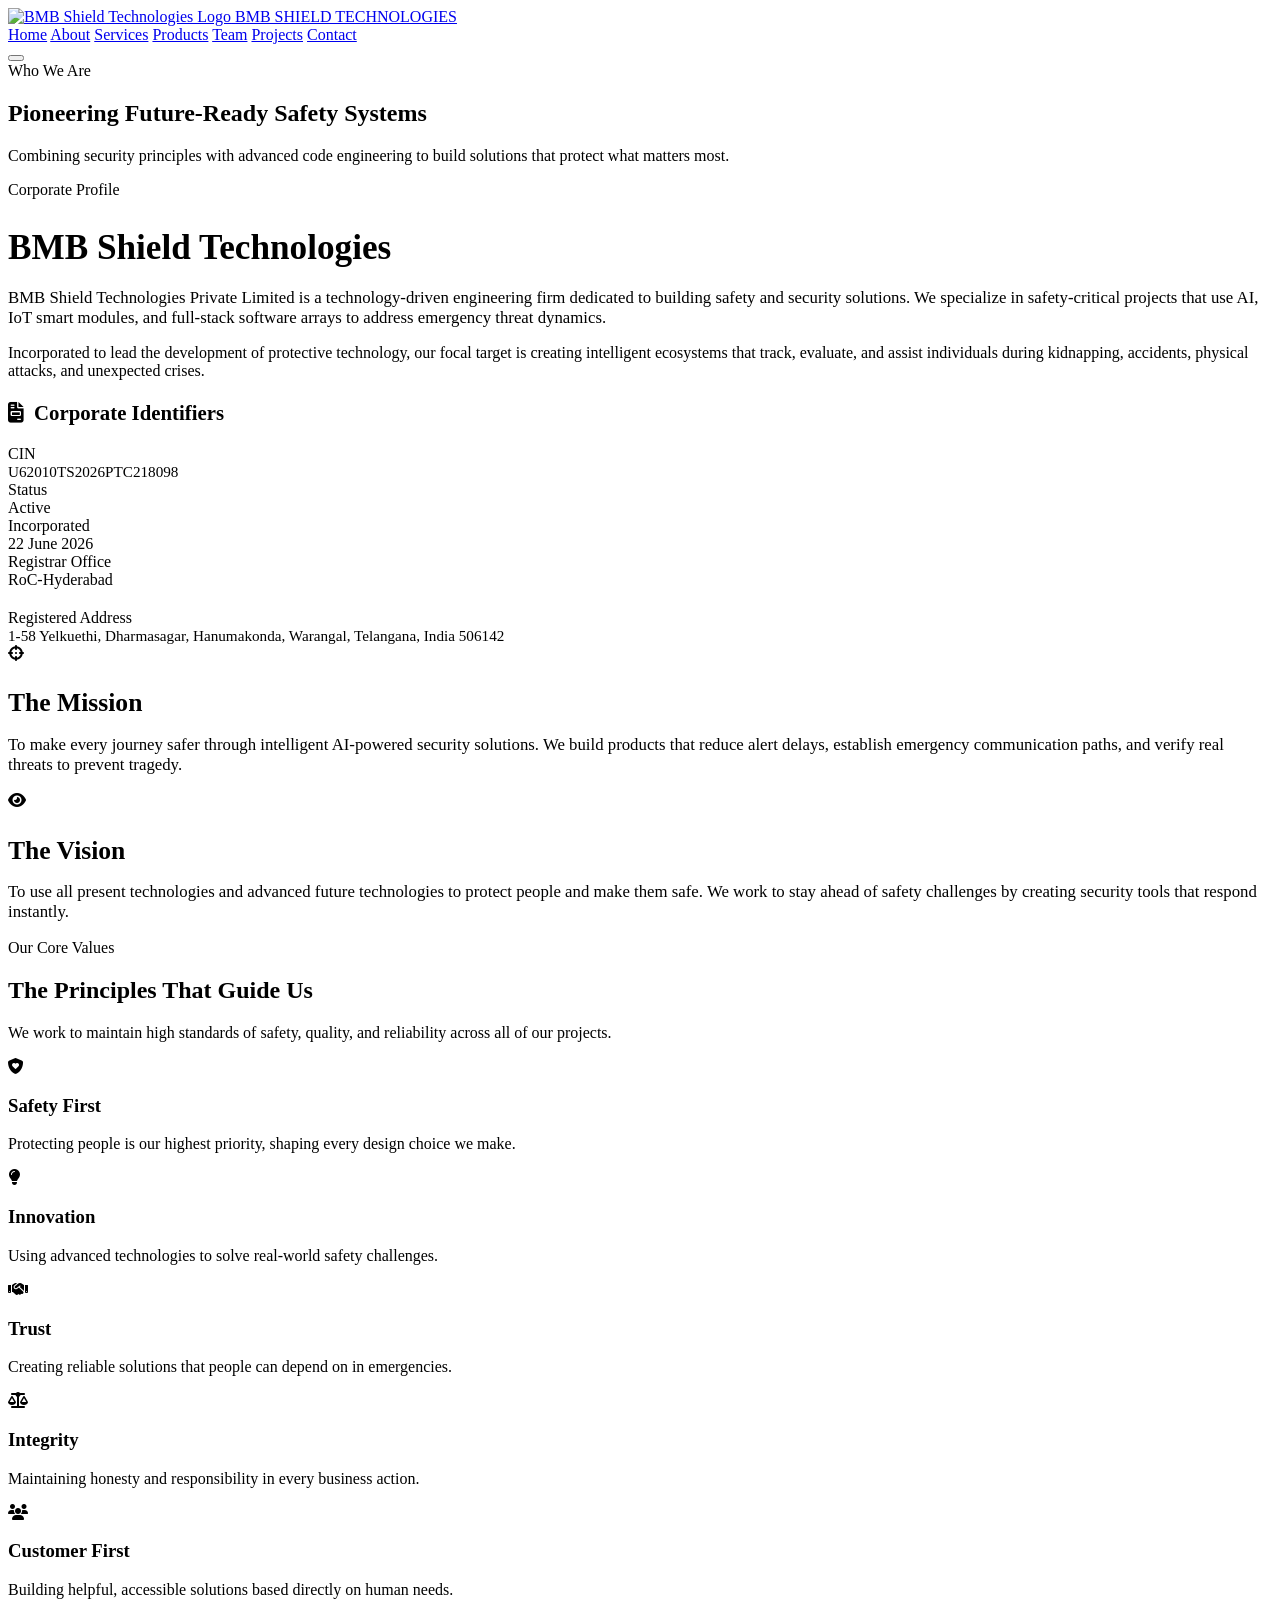
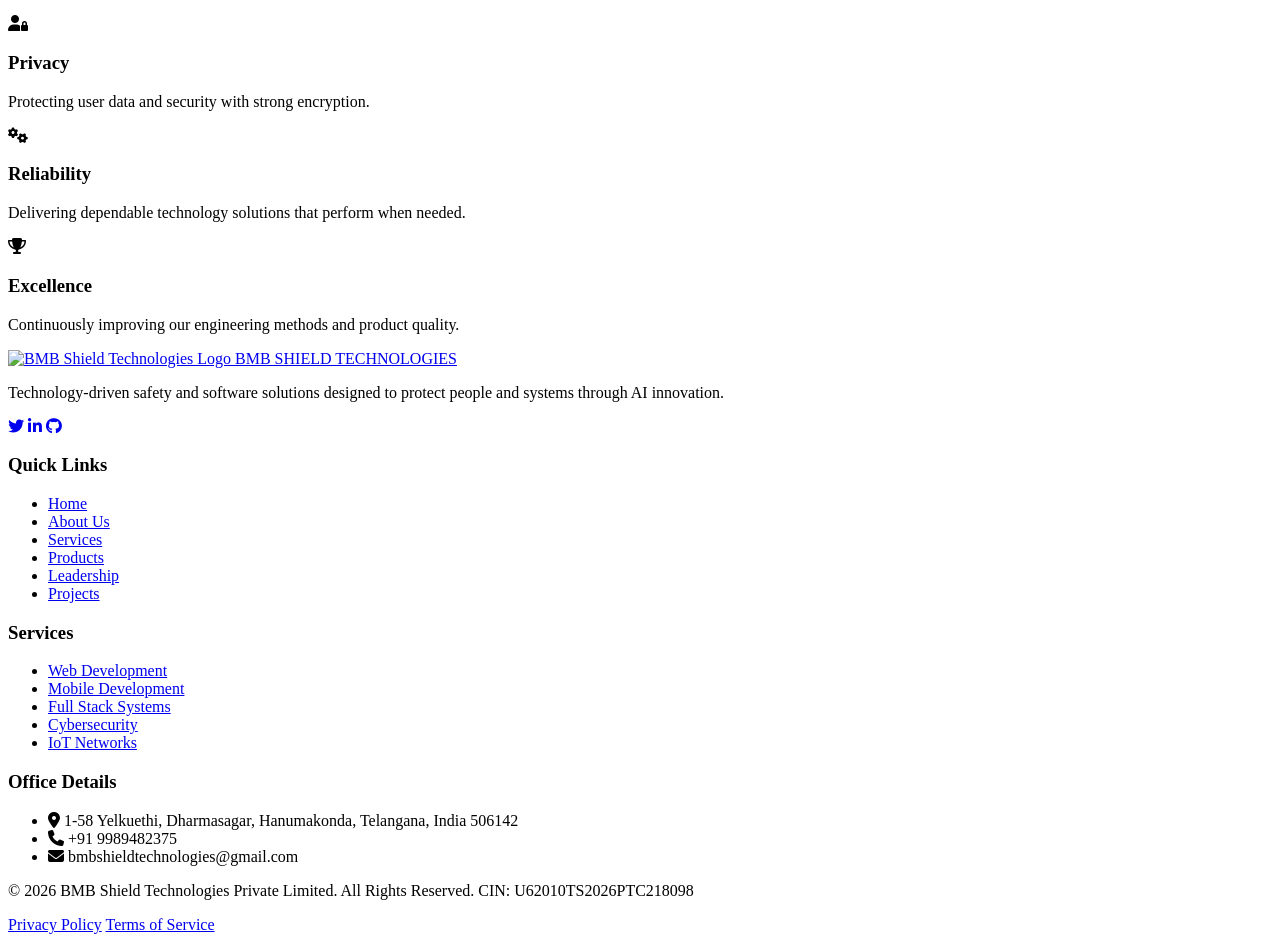
==== about.html @ 2dc3bae5 "Add files via upload" ====
<!DOCTYPE html>
<html lang="en">
<head>
    <meta charset="UTF-8">
    <meta name="viewport" content="width=device-width, initial-scale=1.0">
    <title>About Us | BMB Shield Technologies</title>
    <meta name="description" content="Learn about BMB Shield Technologies, our mission, vision, core values, and corporate details of incorporation.">
    <!-- Google Fonts -->
    <link rel="preconnect" href="https://fonts.googleapis.com">
    <link rel="preconnect" href="https://fonts.gstatic.com" crossorigin>
    <!-- Font Awesome -->
    <link rel="stylesheet" href="https://cdnjs.cloudflare.com/ajax/libs/font-awesome/6.4.0/css/all.min.css">
    <!-- Custom CSS -->
    <link rel="stylesheet" href="css/style.css">
</head>
<body class="glow-bg">

    <!-- Sticky Navigation Header -->
    <header>
        <div class="container">
            <a href="index.html" class="logo">
                <img src="images/logo.png" alt="BMB Shield Technologies Logo">
                <span>BMB SHIELD TECHNOLOGIES</span>
            </a>
            <nav class="nav-menu" id="nav-menu">
                <a href="index.html" class="nav-link">Home</a>
                <a href="about.html" class="nav-link">About</a>
                <a href="services.html" class="nav-link">Services</a>
                <a href="products.html" class="nav-link">Products</a>
                <a href="team.html" class="nav-link">Team</a>
                <a href="projects.html" class="nav-link">Projects</a>
                <a href="contact.html" class="nav-link">Contact</a>
            </nav>
            <button class="menu-toggle" id="menu-toggle" aria-label="Toggle Menu">
                <span></span>
                <span></span>
                <span></span>
            </button>
        </div>
    </header>

    <!-- Page Hero Banner -->
    <section class="page-hero">
        <div class="container reveal">
            <span class="badge badge-cyan">Who We Are</span>
            <h1>Pioneering Future-Ready Safety Systems</h1>
            <p>Combining security principles with advanced code engineering to build solutions that protect what matters most.</p>
        </div>
    </section>

    <!-- Company Story & Corporate Data Section -->
    <section class="section-padding">
        <div class="container">
            <div class="grid-2">
                <div class="reveal">
                    <span class="badge badge-blue">Corporate Profile</span>
                    <h2 style="font-size: 2.2rem; margin-bottom: 20px;">BMB Shield Technologies</h2>
                    <p style="color: var(--text-secondary); margin-bottom: 16px; font-size: 1.05rem;">BMB Shield Technologies Private Limited is a technology-driven engineering firm dedicated to building safety and security solutions. We specialize in safety-critical projects that use AI, IoT smart modules, and full-stack software arrays to address emergency threat dynamics.</p>
                    <p style="color: var(--text-secondary); margin-bottom: 16px;">Incorporated to lead the development of protective technology, our focal target is creating intelligent ecosystems that track, evaluate, and assist individuals during kidnapping, accidents, physical attacks, and unexpected crises.</p>
                </div>
                <div class="reveal reveal-delay-2">
                    <div class="glass-card">
                        <h3 style="font-size: 1.3rem; margin-bottom: 20px; color: var(--accent-primary); display: flex; align-items: center; gap: 10px;">
                            <i class="fa-solid fa-file-invoice"></i> Corporate Identifiers
                        </h3>
                        <div class="corporate-meta-board">
                            <div class="meta-item">
                                <div class="meta-label">CIN</div>
                                <div class="meta-value" style="font-size: 0.95rem;">U62010TS2026PTC218098</div>
                            </div>
                            <div class="meta-item">
                                <div class="meta-label">Status</div>
                                <div class="meta-value" style="color: var(--accent-primary);">Active</div>
                            </div>
                            <div class="meta-item">
                                <div class="meta-label">Incorporated</div>
                                <div class="meta-value">22 June 2026</div>
                            </div>
                            <div class="meta-item">
                                <div class="meta-label">Registrar Office</div>
                                <div class="meta-value">RoC-Hyderabad</div>
                            </div>
                        </div>
                        <div class="meta-item" style="margin-top: 20px; width: 100%;">
                            <div class="meta-label">Registered Address</div>
                            <div class="meta-value" style="font-size: 0.95rem; font-weight: normal; color: var(--text-secondary);">
                                1-58 Yelkuethi, Dharmasagar, Hanumakonda, Warangal, Telangana, India 506142
                            </div>
                        </div>
                    </div>
                </div>
            </div>
        </div>
    </section>

    <!-- Mission and Vision Detailed Segment -->
    <section class="section-padding" style="background: var(--bg-secondary);">
        <div class="container">
            <div class="grid-2">
                <div class="glass-card reveal" style="border-top: 3px solid var(--accent-secondary);">
                    <div class="overview-icon" style="margin-bottom: 20px;">
                        <i class="fa-solid fa-crosshairs"></i>
                    </div>
                    <h3 style="font-size: 1.6rem; margin-bottom: 14px;">The Mission</h3>
                    <p style="color: var(--text-secondary); font-size: 1.05rem;">To make every journey safer through intelligent AI-powered security solutions. We build products that reduce alert delays, establish emergency communication paths, and verify real threats to prevent tragedy.</p>
                </div>
                <div class="glass-card reveal reveal-delay-2" style="border-top: 3px solid var(--accent-primary);">
                    <div class="overview-icon" style="margin-bottom: 20px; color: var(--accent-primary); border-color: rgba(0, 245, 212, 0.2);">
                        <i class="fa-solid fa-eye"></i>
                    </div>
                    <h3 style="font-size: 1.6rem; margin-bottom: 14px;">The Vision</h3>
                    <p style="color: var(--text-secondary); font-size: 1.05rem;">To use all present technologies and advanced future technologies to protect people and make them safe. We work to stay ahead of safety challenges by creating security tools that respond instantly.</p>
                </div>
            </div>
        </div>
    </section>

    <!-- Core Values Section -->
    <section class="section-padding">
        <div class="container">
            <div class="section-header reveal">
                <span class="badge badge-cyan">Our Core Values</span>
                <h2>The Principles That Guide Us</h2>
                <p>We work to maintain high standards of safety, quality, and reliability across all of our projects.</p>
            </div>
            <div class="values-grid">
                <!-- Value 1 -->
                <div class="glass-card value-card reveal">
                    <i class="fa-solid fa-shield-heart"></i>
                    <h3>Safety First</h3>
                    <p>Protecting people is our highest priority, shaping every design choice we make.</p>
                </div>
                <!-- Value 2 -->
                <div class="glass-card value-card reveal reveal-delay-1">
                    <i class="fa-solid fa-lightbulb"></i>
                    <h3>Innovation</h3>
                    <p>Using advanced technologies to solve real-world safety challenges.</p>
                </div>
                <!-- Value 3 -->
                <div class="glass-card value-card reveal reveal-delay-2">
                    <i class="fa-solid fa-handshake"></i>
                    <h3>Trust</h3>
                    <p>Creating reliable solutions that people can depend on in emergencies.</p>
                </div>
                <!-- Value 4 -->
                <div class="glass-card value-card reveal reveal-delay-3">
                    <i class="fa-solid fa-scale-balanced"></i>
                    <h3>Integrity</h3>
                    <p>Maintaining honesty and responsibility in every business action.</p>
                </div>
                <!-- Value 5 -->
                <div class="glass-card value-card reveal">
                    <i class="fa-solid fa-users"></i>
                    <h3>Customer First</h3>
                    <p>Building helpful, accessible solutions based directly on human needs.</p>
                </div>
                <!-- Value 6 -->
                <div class="glass-card value-card reveal reveal-delay-1">
                    <i class="fa-solid fa-user-lock"></i>
                    <h3>Privacy</h3>
                    <p>Protecting user data and security with strong encryption.</p>
                </div>
                <!-- Value 7 -->
                <div class="glass-card value-card reveal reveal-delay-2">
                    <i class="fa-solid fa-gears"></i>
                    <h3>Reliability</h3>
                    <p>Delivering dependable technology solutions that perform when needed.</p>
                </div>
                <!-- Value 8 -->
                <div class="glass-card value-card reveal reveal-delay-3">
                    <i class="fa-solid fa-trophy"></i>
                    <h3>Excellence</h3>
                    <p>Continuously improving our engineering methods and product quality.</p>
                </div>
            </div>
        </div>
    </section>

    <!-- Footer Section -->
    <footer>
        <div class="container">
            <div class="footer-grid">
                <div class="footer-brand">
                    <a href="index.html" class="logo">
                        <img src="images/logo.png" alt="BMB Shield Technologies Logo">
                        <span>BMB SHIELD TECHNOLOGIES</span>
                    </a>
                    <p>Technology-driven safety and software solutions designed to protect people and systems through AI innovation.</p>
                    <div class="social-links">
                        <a href="#" class="social-icon" aria-label="Twitter"><i class="fa-brands fa-twitter"></i></a>
                        <a href="#" class="social-icon" aria-label="LinkedIn"><i class="fa-brands fa-linkedin-in"></i></a>
                        <a href="#" class="social-icon" aria-label="GitHub"><i class="fa-brands fa-github"></i></a>
                    </div>
                </div>
                <div>
                    <h3 class="footer-heading">Quick Links</h3>
                    <ul class="footer-links">
                        <li><a href="index.html">Home</a></li>
                        <li><a href="about.html">About Us</a></li>
                        <li><a href="services.html">Services</a></li>
                        <li><a href="products.html">Products</a></li>
                        <li><a href="team.html">Leadership</a></li>
                        <li><a href="projects.html">Projects</a></li>
                    </ul>
                </div>
                <div>
                    <h3 class="footer-heading">Services</h3>
                    <ul class="footer-links">
                        <li><a href="services.html">Web Development</a></li>
                        <li><a href="services.html">Mobile Development</a></li>
                        <li><a href="services.html">Full Stack Systems</a></li>
                        <li><a href="services.html">Cybersecurity</a></li>
                        <li><a href="services.html">IoT Networks</a></li>
                    </ul>
                </div>
                <div>
                    <h3 class="footer-heading">Office Details</h3>
                    <ul class="footer-contact">
                        <li>
                            <i class="fa-solid fa-location-dot"></i>
                            <span>1-58 Yelkuethi, Dharmasagar, Hanumakonda, Telangana, India 506142</span>
                        </li>
                        <li>
                            <i class="fa-solid fa-phone"></i>
                            <span>+91 9989482375</span>
                        </li>
                        <li>
                            <i class="fa-solid fa-envelope"></i>
                            <span>bmbshieldtechnologies@gmail.com</span>
                        </li>
                    </ul>
                </div>
            </div>
            <div class="footer-bottom">
                <div>
                    <p>&copy; 2026 BMB Shield Technologies Private Limited. All Rights Reserved. CIN: U62010TS2026PTC218098</p>
                </div>
                <div class="footer-bottom-links">
                    <a href="#">Privacy Policy</a>
                    <a href="#">Terms of Service</a>
                </div>
            </div>
        </div>
    </footer>

    <!-- Custom JS -->
    <script src="js/script.js"></script>
</body>
</html>
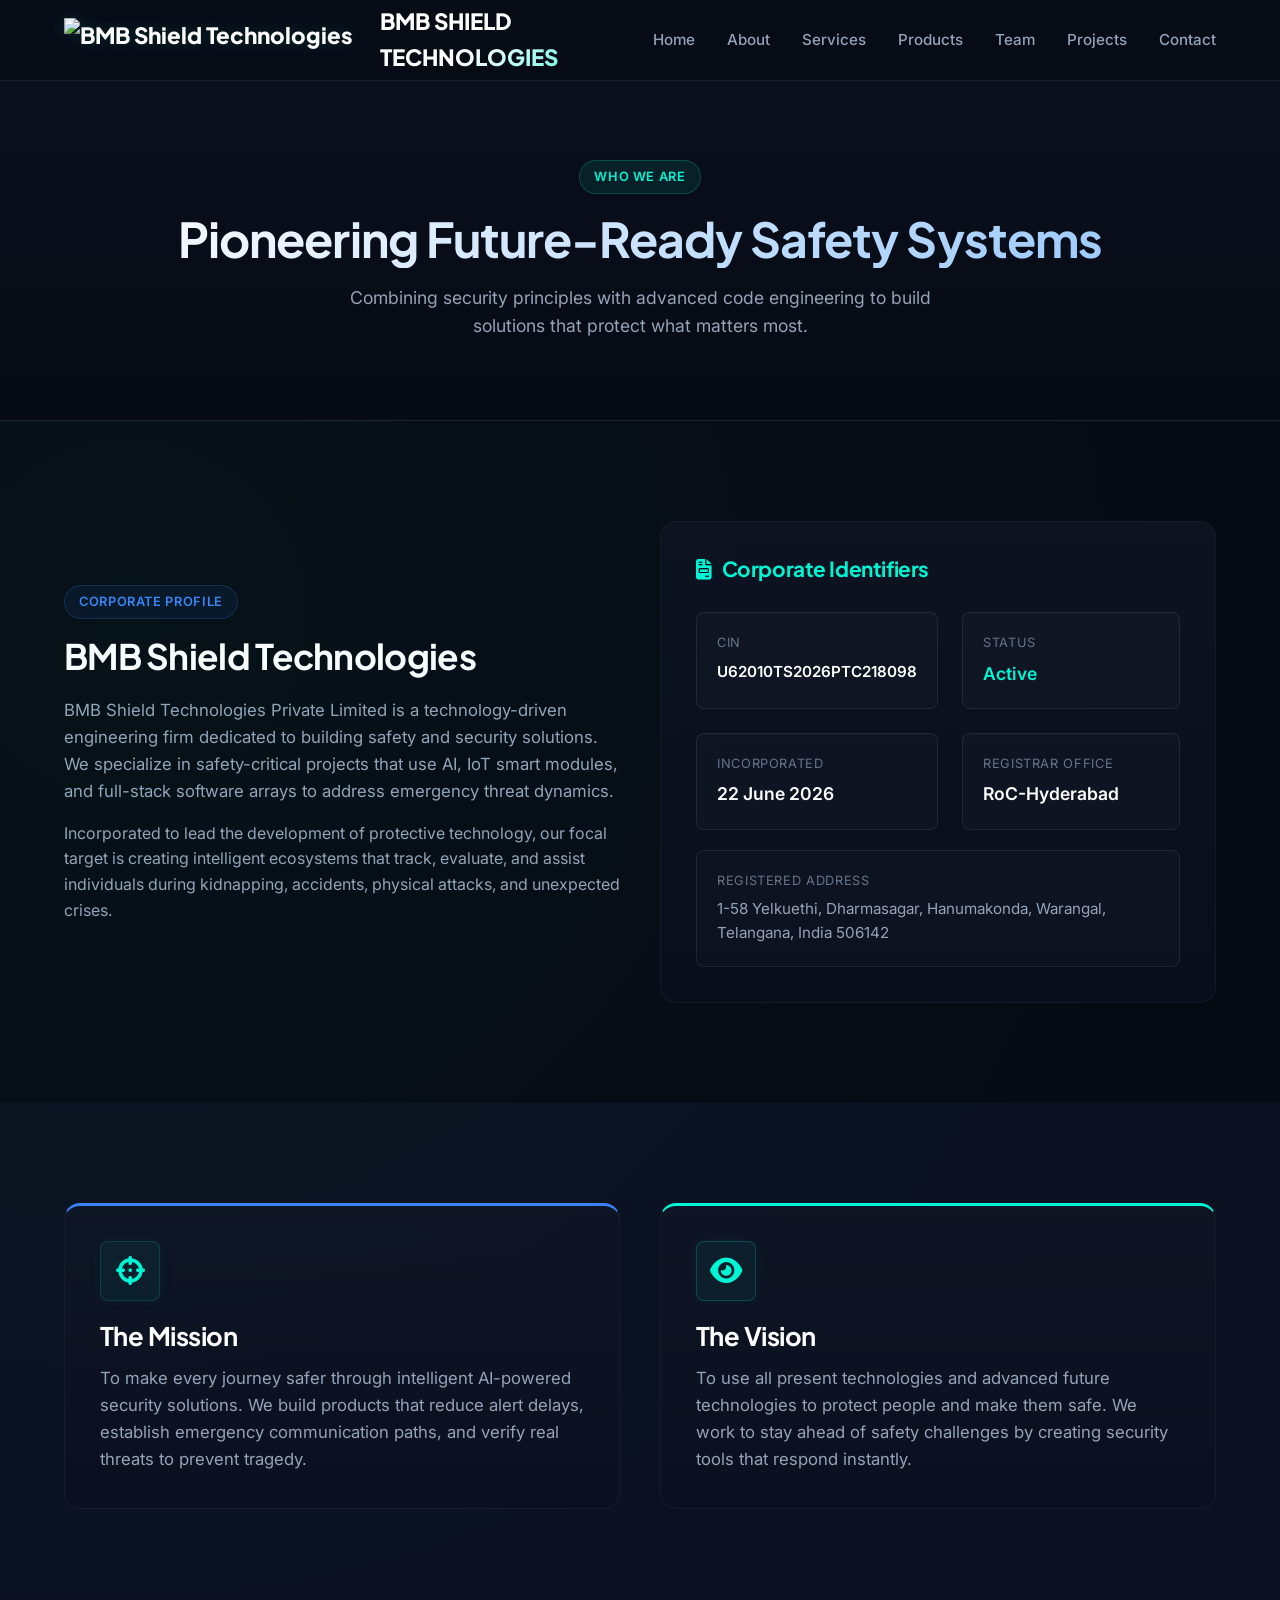
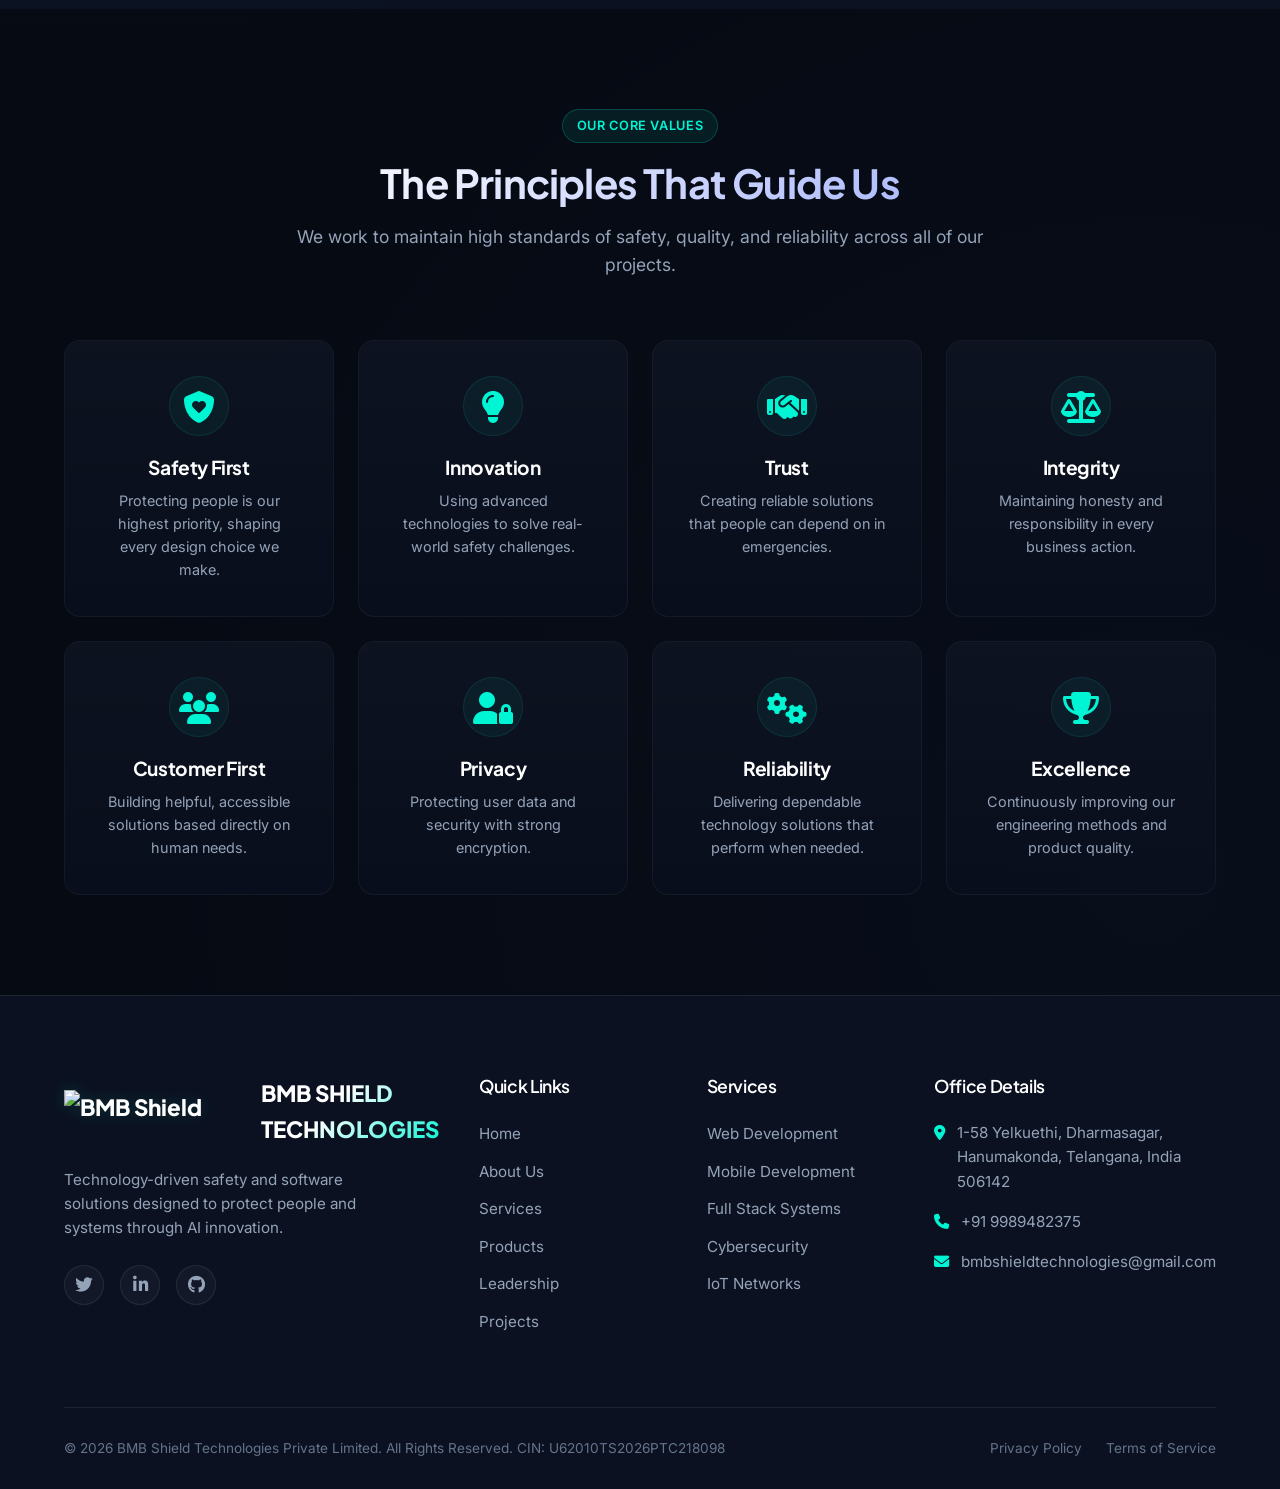
==== commit 8b1eea0f: "Update about.html" ====
--- a/about.html
+++ b/about.html
@@ -11,7 +11,7 @@
     <!-- Font Awesome -->
     <link rel="stylesheet" href="https://cdnjs.cloudflare.com/ajax/libs/font-awesome/6.4.0/css/all.min.css">
     <!-- Custom CSS -->
-    <link rel="stylesheet" href="css/style.css">
+    <link rel="stylesheet" href="style.css">
 </head>
 <body class="glow-bg">
 
--- a/style.css
+++ b/style.css
@@ -0,0 +1,1641 @@
+@import url('https://fonts.googleapis.com/css2?family=Inter:wght@300;400;500;600;700&family=Plus+Jakarta+Sans:wght@400;500;600;700;800&display=swap');
+
+:root {
+    --bg-primary: #060a13;
+    --bg-secondary: #0b1120;
+    --bg-tertiary: #111a2e;
+    --text-primary: #ffffff;
+    --text-secondary: #94a3b8;
+    --text-muted: #64748b;
+    --accent-primary: #00f5d4; /* Neon cyan */
+    --accent-secondary: #3b82f6; /* Electric blue */
+    --accent-glow: rgba(0, 245, 212, 0.15);
+    --accent-emergency: #ff2a5f; /* Warning/Safety red */
+    --accent-emergency-glow: rgba(255, 42, 95, 0.2);
+    --border-color: rgba(255, 255, 255, 0.08);
+    --glass-bg: rgba(11, 17, 32, 0.7);
+    --glass-border: rgba(255, 255, 255, 0.05);
+    --glass-highlight: rgba(255, 255, 255, 0.02);
+    --shadow-glow: 0 0 25px var(--accent-glow);
+    --shadow-card: 0 20px 40px rgba(0, 0, 0, 0.4);
+    --transition-smooth: all 0.3s cubic-bezier(0.4, 0, 0.2, 1);
+    --transition-bounce: all 0.5s cubic-bezier(0.175, 0.885, 0.32, 1.275);
+    --border-radius-sm: 8px;
+    --border-radius-md: 16px;
+    --border-radius-lg: 24px;
+}
+
+/* Base Styles */
+* {
+    margin: 0;
+    padding: 0;
+    box-sizing: border-box;
+}
+
+html {
+    scroll-behavior: smooth;
+    font-size: 16px;
+}
+
+body {
+    font-family: 'Inter', sans-serif;
+    background-color: var(--bg-primary);
+    color: var(--text-primary);
+    line-height: 1.6;
+    overflow-x: hidden;
+    -webkit-font-smoothing: antialiased;
+}
+
+h1, h2, h3, h4, h5, h6 {
+    font-family: 'Plus Jakarta Sans', sans-serif;
+    font-weight: 700;
+    line-height: 1.2;
+    letter-spacing: -0.02em;
+}
+
+a {
+    color: inherit;
+    text-decoration: none;
+    transition: var(--transition-smooth);
+}
+
+button, input, textarea, select {
+    font-family: inherit;
+}
+
+ul {
+    list-style: none;
+}
+
+/* Layout Utilities */
+.container {
+    width: 100%;
+    max-width: 1200px;
+    margin: 0 auto;
+    padding: 0 24px;
+}
+
+.section-padding {
+    padding: 100px 0;
+}
+
+.grid-2 {
+    display: grid;
+    grid-template-columns: repeat(2, 1fr);
+    gap: 40px;
+    align-items: center;
+}
+
+.grid-3 {
+    display: grid;
+    grid-template-columns: repeat(3, 1fr);
+    gap: 30px;
+}
+
+.grid-4 {
+    display: grid;
+    grid-template-columns: repeat(4, 1fr);
+    gap: 20px;
+}
+
+/* Custom Badges & Tags */
+.badge {
+    display: inline-block;
+    padding: 6px 14px;
+    border-radius: 50px;
+    font-size: 0.8rem;
+    font-weight: 600;
+    letter-spacing: 0.05em;
+    text-transform: uppercase;
+    margin-bottom: 16px;
+    border: 1px solid var(--border-color);
+}
+
+.badge-cyan {
+    background: rgba(0, 245, 212, 0.08);
+    color: var(--accent-primary);
+    border-color: rgba(0, 245, 212, 0.2);
+}
+
+.badge-blue {
+    background: rgba(59, 130, 246, 0.08);
+    color: var(--accent-secondary);
+    border-color: rgba(59, 130, 246, 0.2);
+}
+
+.badge-red {
+    background: rgba(255, 42, 95, 0.08);
+    color: var(--accent-emergency);
+    border-color: rgba(255, 42, 95, 0.2);
+}
+
+/* Section Header */
+.section-header {
+    text-align: center;
+    max-width: 700px;
+    margin: 0 auto 60px auto;
+}
+
+.section-header h2 {
+    font-size: 2.5rem;
+    margin-bottom: 16px;
+    background: linear-gradient(135deg, #ffffff 0%, #a5b4fc 100%);
+    -webkit-background-clip: text;
+    -webkit-text-fill-color: transparent;
+}
+
+.section-header p {
+    color: var(--text-secondary);
+    font-size: 1.1rem;
+}
+
+/* Dynamic Gradient Background Elements */
+.glow-bg {
+    position: relative;
+}
+
+.glow-bg::before {
+    content: '';
+    position: absolute;
+    top: 0;
+    left: 0;
+    right: 0;
+    bottom: 0;
+    background: radial-gradient(circle at 10% 20%, rgba(0, 245, 212, 0.03) 0%, transparent 40%),
+                radial-gradient(circle at 90% 80%, rgba(59, 130, 246, 0.03) 0%, transparent 40%);
+    pointer-events: none;
+    z-index: 0;
+}
+
+/* Glassmorphism Card Style */
+.glass-card {
+    background: var(--glass-bg);
+    border: 1px solid var(--glass-border);
+    border-radius: var(--border-radius-md);
+    padding: 35px;
+    transition: var(--transition-smooth);
+    position: relative;
+    overflow: hidden;
+    z-index: 1;
+}
+
+.glass-card::before {
+    content: '';
+    position: absolute;
+    top: 0;
+    left: 0;
+    width: 100%;
+    height: 100%;
+    background: linear-gradient(180deg, var(--glass-highlight) 0%, transparent 100%);
+    z-index: -1;
+}
+
+.glass-card:hover {
+    transform: translateY(-5px);
+    border-color: rgba(0, 245, 212, 0.2);
+    box-shadow: 0 15px 35px rgba(0, 0, 0, 0.4), 0 0 20px rgba(0, 245, 212, 0.05);
+}
+
+/* Buttons */
+.btn {
+    display: inline-flex;
+    align-items: center;
+    justify-content: center;
+    gap: 8px;
+    padding: 14px 28px;
+    border-radius: var(--border-radius-sm);
+    font-weight: 600;
+    font-size: 0.95rem;
+    cursor: pointer;
+    transition: var(--transition-smooth);
+    border: none;
+}
+
+.btn-primary {
+    background: linear-gradient(135deg, var(--accent-secondary) 0%, #1e40af 100%);
+    color: var(--text-primary);
+    box-shadow: 0 4px 15px rgba(59, 130, 246, 0.3);
+}
+
+.btn-primary:hover {
+    transform: translateY(-2px);
+    box-shadow: 0 8px 25px rgba(59, 130, 246, 0.5);
+    background: linear-gradient(135deg, #4f46e5 0%, #3730a3 100%);
+}
+
+.btn-accent {
+    background: linear-gradient(135deg, var(--accent-primary) 0%, #00bfa6 100%);
+    color: #060a13;
+    box-shadow: 0 4px 15px rgba(0, 245, 212, 0.3);
+}
+
+.btn-accent:hover {
+    transform: translateY(-2px);
+    box-shadow: 0 8px 25px rgba(0, 245, 212, 0.5), 0 0 15px var(--accent-primary);
+}
+
+.btn-outline {
+    background: transparent;
+    border: 1px solid var(--border-color);
+    color: var(--text-primary);
+}
+
+.btn-outline:hover {
+    border-color: var(--accent-primary);
+    color: var(--accent-primary);
+    background: rgba(0, 245, 212, 0.03);
+    transform: translateY(-2px);
+}
+
+/* Sticky Header */
+header {
+    position: fixed;
+    top: 0;
+    left: 0;
+    width: 100%;
+    z-index: 1000;
+    background: rgba(6, 10, 19, 0.7);
+    backdrop-filter: blur(12px);
+    -webkit-backdrop-filter: blur(12px);
+    border-bottom: 1px solid var(--border-color);
+    transition: var(--transition-smooth);
+}
+
+header.scrolled {
+    padding: 10px 0;
+    background: rgba(6, 10, 19, 0.9);
+}
+
+header .container {
+    display: flex;
+    justify-content: space-between;
+    align-items: center;
+    height: 80px;
+}
+
+header.scrolled .container {
+    height: 70px;
+}
+
+.logo {
+    display: flex;
+    align-items: center;
+    gap: 12px;
+    font-family: 'Plus Jakarta Sans', sans-serif;
+    font-weight: 800;
+    font-size: 1.4rem;
+    color: var(--text-primary);
+}
+
+.logo svg, .logo img {
+    height: 44px;
+    width: auto;
+    object-fit: contain;
+    filter: drop-shadow(0 0 8px rgba(0, 245, 212, 0.15));
+    transition: var(--transition-smooth);
+}
+
+header.scrolled .logo img {
+    height: 38px;
+}
+
+.logo span {
+    background: linear-gradient(135deg, #ffffff 40%, var(--accent-primary) 100%);
+    -webkit-background-clip: text;
+    -webkit-text-fill-color: transparent;
+    transition: var(--transition-smooth);
+}
+
+.nav-menu {
+    display: flex;
+    gap: 32px;
+}
+
+.nav-link {
+    font-size: 0.95rem;
+    font-weight: 500;
+    color: var(--text-secondary);
+    position: relative;
+    padding: 8px 0;
+}
+
+.nav-link:hover, .nav-link.active {
+    color: var(--text-primary);
+}
+
+.nav-link::after {
+    content: '';
+    position: absolute;
+    bottom: 0;
+    left: 0;
+    width: 0;
+    height: 2px;
+    background-color: var(--accent-primary);
+    transition: var(--transition-smooth);
+    box-shadow: 0 0 8px var(--accent-primary);
+}
+
+.nav-link:hover::after, .nav-link.active::after {
+    width: 100%;
+}
+
+.menu-toggle {
+    display: none;
+    flex-direction: column;
+    gap: 6px;
+    background: none;
+    border: none;
+    cursor: pointer;
+    z-index: 1001;
+}
+
+.menu-toggle span {
+    display: block;
+    width: 28px;
+    height: 2px;
+    background-color: var(--text-primary);
+    transition: var(--transition-smooth);
+}
+
+/* Footer Section */
+footer {
+    background: var(--bg-secondary);
+    border-top: 1px solid var(--border-color);
+    padding: 80px 0 30px 0;
+    position: relative;
+    z-index: 10;
+}
+
+.footer-grid {
+    display: grid;
+    grid-template-columns: 2fr 1fr 1fr 1.5fr;
+    gap: 40px;
+    margin-bottom: 60px;
+}
+
+.footer-brand .logo {
+    margin-bottom: 20px;
+}
+
+.footer-brand p {
+    color: var(--text-secondary);
+    font-size: 0.95rem;
+    margin-bottom: 24px;
+    max-width: 320px;
+}
+
+.social-links {
+    display: flex;
+    gap: 16px;
+}
+
+.social-icon {
+    display: flex;
+    align-items: center;
+    justify-content: center;
+    width: 40px;
+    height: 40px;
+    border-radius: 50%;
+    background: rgba(255, 255, 255, 0.03);
+    border: 1px solid var(--border-color);
+    font-size: 1.1rem;
+    color: var(--text-secondary);
+    transition: var(--transition-smooth);
+}
+
+.social-icon:hover {
+    color: var(--accent-primary);
+    border-color: var(--accent-primary);
+    background: rgba(0, 245, 212, 0.05);
+    transform: translateY(-3px);
+    box-shadow: 0 5px 15px rgba(0, 245, 212, 0.2);
+}
+
+.footer-heading {
+    font-size: 1.1rem;
+    font-weight: 600;
+    margin-bottom: 24px;
+    color: var(--text-primary);
+    position: relative;
+}
+
+.footer-links li {
+    margin-bottom: 12px;
+}
+
+.footer-links a {
+    color: var(--text-secondary);
+    font-size: 0.95rem;
+}
+
+.footer-links a:hover {
+    color: var(--accent-primary);
+    padding-left: 6px;
+}
+
+.footer-contact li {
+    display: flex;
+    gap: 12px;
+    margin-bottom: 16px;
+    color: var(--text-secondary);
+    font-size: 0.95rem;
+}
+
+.footer-contact i {
+    color: var(--accent-primary);
+    margin-top: 4px;
+}
+
+.footer-bottom {
+    border-top: 1px solid var(--border-color);
+    padding-top: 30px;
+    display: flex;
+    justify-content: space-between;
+    align-items: center;
+    color: var(--text-muted);
+    font-size: 0.85rem;
+}
+
+.footer-bottom-links {
+    display: flex;
+    gap: 24px;
+}
+
+.footer-bottom-links a:hover {
+    color: var(--text-primary);
+}
+
+/* HOME PAGE SPECIFIC STYLES */
+
+/* Hero Banner */
+.hero {
+    position: relative;
+    padding: 180px 0 120px 0;
+    min-height: 90vh;
+    display: flex;
+    align-items: center;
+    background: radial-gradient(circle at top right, rgba(59, 130, 246, 0.08), transparent 45%),
+                radial-gradient(circle at bottom left, rgba(0, 245, 212, 0.05), transparent 40%);
+    overflow: hidden;
+}
+
+.hero::after {
+    content: '';
+    position: absolute;
+    bottom: 0;
+    left: 0;
+    width: 100%;
+    height: 150px;
+    background: linear-gradient(180deg, transparent, var(--bg-primary));
+    z-index: 2;
+}
+
+.hero-content {
+    max-width: 650px;
+    position: relative;
+    z-index: 3;
+}
+
+.hero h1 {
+    font-size: 3.5rem;
+    margin-bottom: 24px;
+    line-height: 1.15;
+    background: linear-gradient(135deg, #ffffff 30%, #93c5fd 70%, var(--accent-primary) 100%);
+    -webkit-background-clip: text;
+    -webkit-text-fill-color: transparent;
+}
+
+.hero p {
+    font-size: 1.2rem;
+    color: var(--text-secondary);
+    margin-bottom: 35px;
+    max-width: 580px;
+}
+
+.hero-actions {
+    display: flex;
+    gap: 16px;
+    flex-wrap: wrap;
+}
+
+.hero-visual {
+    position: relative;
+    z-index: 3;
+    display: flex;
+    justify-content: center;
+    align-items: center;
+}
+
+.hero-visual .mockup-wrapper {
+    position: relative;
+    width: 100%;
+    max-width: 380px;
+    animation: float 6s ease-in-out infinite;
+}
+
+.hero-visual img {
+    width: 100%;
+    height: auto;
+    border-radius: var(--border-radius-lg);
+    box-shadow: 0 30px 60px rgba(0, 0, 0, 0.6), 0 0 40px rgba(0, 245, 212, 0.15);
+    border: 1px solid rgba(255, 255, 255, 0.1);
+}
+
+.glow-circle {
+    position: absolute;
+    width: 300px;
+    height: 300px;
+    border-radius: 50%;
+    background: radial-gradient(circle, rgba(0, 245, 212, 0.12) 0%, transparent 70%);
+    z-index: -1;
+    top: 50%;
+    left: 50%;
+    transform: translate(-50%, -50%);
+    filter: blur(20px);
+}
+
+@keyframes float {
+    0%, 100% {
+        transform: translateY(0px) rotate(0deg);
+    }
+    50% {
+        transform: translateY(-15px) rotate(1deg);
+    }
+}
+
+/* Home Overview (Mission & Vision teaser) */
+.home-overview {
+    background: var(--bg-secondary);
+    position: relative;
+}
+
+.overview-card {
+    display: flex;
+    gap: 24px;
+    align-items: flex-start;
+}
+
+.overview-icon {
+    display: flex;
+    align-items: center;
+    justify-content: center;
+    width: 60px;
+    height: 60px;
+    border-radius: var(--border-radius-sm);
+    background: rgba(0, 245, 212, 0.05);
+    border: 1px solid rgba(0, 245, 212, 0.15);
+    font-size: 1.8rem;
+    color: var(--accent-primary);
+    flex-shrink: 0;
+    box-shadow: 0 0 15px rgba(0, 245, 212, 0.05);
+}
+
+.overview-card h3 {
+    font-size: 1.4rem;
+    margin-bottom: 12px;
+}
+
+.overview-card p {
+    color: var(--text-secondary);
+}
+
+/* Home Flagship Highlight (NETRA) */
+.home-product-highlight {
+    position: relative;
+    overflow: hidden;
+}
+
+.home-product-highlight .grid-2 {
+    gap: 60px;
+}
+
+.product-highlight-content {
+    padding-right: 20px;
+}
+
+.product-features-brief {
+    margin: 30px 0;
+}
+
+.feature-brief-item {
+    display: flex;
+    align-items: center;
+    gap: 16px;
+    margin-bottom: 16px;
+    font-size: 1.05rem;
+}
+
+.feature-brief-item i {
+    color: var(--accent-primary);
+    font-size: 1.2rem;
+}
+
+/* Services Home Grid */
+.home-services {
+    background: var(--bg-secondary);
+}
+
+.service-home-card {
+    height: 100%;
+}
+
+.service-home-card i {
+    font-size: 2.2rem;
+    margin-bottom: 24px;
+    background: linear-gradient(135deg, var(--accent-primary) 0%, var(--accent-secondary) 100%);
+    -webkit-background-clip: text;
+    -webkit-text-fill-color: transparent;
+    display: inline-block;
+}
+
+.service-home-card h3 {
+    font-size: 1.35rem;
+    margin-bottom: 14px;
+}
+
+.service-home-card p {
+    color: var(--text-secondary);
+    margin-bottom: 20px;
+    font-size: 0.95rem;
+}
+
+.service-learn-more {
+    font-size: 0.9rem;
+    font-weight: 600;
+    color: var(--accent-primary);
+    display: inline-flex;
+    align-items: center;
+    gap: 6px;
+}
+
+.service-learn-more i {
+    font-size: 0.8rem;
+    margin-bottom: 0;
+    background: none;
+    -webkit-text-fill-color: initial;
+    color: var(--accent-primary);
+}
+
+.service-home-card:hover .service-learn-more i {
+    transform: translateX(4px);
+    transition: var(--transition-smooth);
+}
+
+/* Home Call To Action Section */
+.home-cta-section {
+    position: relative;
+    padding: 100px 0;
+    background: radial-gradient(circle at center, rgba(59, 130, 246, 0.1) 0%, transparent 70%);
+}
+
+.home-cta-card {
+    text-align: center;
+    max-width: 900px;
+    margin: 0 auto;
+}
+
+.home-cta-card h2 {
+    font-size: 2.8rem;
+    margin-bottom: 20px;
+    background: linear-gradient(135deg, #ffffff 40%, var(--accent-primary) 100%);
+    -webkit-background-clip: text;
+    -webkit-text-fill-color: transparent;
+}
+
+.home-cta-card p {
+    font-size: 1.2rem;
+    color: var(--text-secondary);
+    margin-bottom: 35px;
+    max-width: 650px;
+    margin-left: auto;
+    margin-right: auto;
+}
+
+/* ABOUT PAGE SPECIFIC STYLES */
+
+/* Page Hero */
+.page-hero {
+    position: relative;
+    padding: 160px 0 80px 0;
+    background: linear-gradient(180deg, var(--bg-secondary) 0%, var(--bg-primary) 100%);
+    border-bottom: 1px solid var(--border-color);
+    text-align: center;
+}
+
+.page-hero h1 {
+    font-size: 3rem;
+    margin-bottom: 16px;
+    background: linear-gradient(135deg, #ffffff 0%, #93c5fd 100%);
+    -webkit-background-clip: text;
+    -webkit-text-fill-color: transparent;
+}
+
+.page-hero p {
+    font-size: 1.1rem;
+    color: var(--text-secondary);
+    max-width: 600px;
+    margin: 0 auto;
+}
+
+/* Corporate Data Board */
+.corporate-meta-board {
+    display: grid;
+    grid-template-columns: repeat(2, 1fr);
+    gap: 24px;
+    margin-top: 30px;
+}
+
+.meta-item {
+    background: rgba(255, 255, 255, 0.02);
+    border: 1px solid var(--border-color);
+    padding: 20px;
+    border-radius: var(--border-radius-sm);
+}
+
+.meta-label {
+    font-size: 0.8rem;
+    text-transform: uppercase;
+    color: var(--text-muted);
+    letter-spacing: 0.05em;
+    margin-bottom: 6px;
+}
+
+.meta-value {
+    font-size: 1.1rem;
+    font-weight: 600;
+    color: var(--text-primary);
+}
+
+/* Values Grid */
+.values-grid {
+    display: grid;
+    grid-template-columns: repeat(4, 1fr);
+    gap: 24px;
+}
+
+.value-card {
+    text-align: center;
+}
+
+.value-card i {
+    font-size: 2rem;
+    color: var(--accent-primary);
+    margin-bottom: 20px;
+    display: inline-block;
+    width: 60px;
+    height: 60px;
+    line-height: 60px;
+    border-radius: 50%;
+    background: rgba(0, 245, 212, 0.05);
+    border: 1px solid rgba(0, 245, 212, 0.1);
+}
+
+.value-card h3 {
+    font-size: 1.2rem;
+    margin-bottom: 10px;
+}
+
+.value-card p {
+    font-size: 0.9rem;
+    color: var(--text-secondary);
+}
+
+/* SERVICES PAGE SPECIFIC STYLES */
+
+.services-list-grid {
+    display: grid;
+    grid-template-columns: 1fr;
+    gap: 40px;
+}
+
+.service-detailed-card {
+    display: grid;
+    grid-template-columns: 1.2fr 2fr;
+    gap: 40px;
+    align-items: center;
+}
+
+.service-detailed-card:nth-child(even) {
+    direction: rtl;
+}
+
+.service-detailed-card:nth-child(even) .service-detailed-text {
+    direction: ltr;
+}
+
+.service-detailed-icon-box {
+    display: flex;
+    flex-direction: column;
+    align-items: center;
+    justify-content: center;
+    text-align: center;
+    padding: 50px;
+    background: rgba(255, 255, 255, 0.01);
+    border: 1px solid var(--border-color);
+    border-radius: var(--border-radius-md);
+}
+
+.service-detailed-icon-box i {
+    font-size: 4rem;
+    margin-bottom: 24px;
+    background: linear-gradient(135deg, var(--accent-primary) 0%, var(--accent-secondary) 100%);
+    -webkit-background-clip: text;
+    -webkit-text-fill-color: transparent;
+}
+
+.service-detailed-text h3 {
+    font-size: 1.8rem;
+    margin-bottom: 16px;
+}
+
+.service-detailed-text p {
+    color: var(--text-secondary);
+    font-size: 1.05rem;
+    margin-bottom: 24px;
+}
+
+.service-bullet-list {
+    display: grid;
+    grid-template-columns: repeat(2, 1fr);
+    gap: 16px;
+    margin-bottom: 24px;
+}
+
+.service-bullet-item {
+    display: flex;
+    align-items: center;
+    gap: 12px;
+    font-weight: 500;
+}
+
+.service-bullet-item i {
+    color: var(--accent-primary);
+}
+
+.service-benefit-tag {
+    display: inline-block;
+    padding: 6px 14px;
+    border-radius: 4px;
+    background: rgba(59, 130, 246, 0.05);
+    border: 1px solid rgba(59, 130, 246, 0.15);
+    color: #93c5fd;
+    font-size: 0.85rem;
+    font-weight: 600;
+}
+
+/* PRODUCTS PAGE SPECIFIC STYLES */
+
+.product-overview-section {
+    position: relative;
+}
+
+.product-overview-grid {
+    display: grid;
+    grid-template-columns: 1.2fr 1fr;
+    gap: 60px;
+    align-items: center;
+}
+
+.product-mockup-wrapper {
+    position: relative;
+    display: flex;
+    justify-content: center;
+}
+
+.product-mockup-wrapper img {
+    max-width: 320px;
+    width: 100%;
+    border-radius: var(--border-radius-lg);
+    box-shadow: 0 30px 60px rgba(0, 0, 0, 0.5), 0 0 50px rgba(0, 245, 212, 0.15);
+    border: 1px solid rgba(255, 255, 255, 0.08);
+}
+
+.problem-solution-box {
+    margin-top: 80px;
+}
+
+.problem-solution-grid {
+    display: grid;
+    grid-template-columns: repeat(2, 1fr);
+    gap: 30px;
+}
+
+.split-card {
+    padding: 40px;
+    border-radius: var(--border-radius-md);
+    background: var(--glass-bg);
+}
+
+.split-card-problem {
+    border-left: 4px solid var(--accent-emergency);
+    border-top: 1px solid var(--glass-border);
+    border-bottom: 1px solid var(--glass-border);
+    border-right: 1px solid var(--glass-border);
+}
+
+.split-card-solution {
+    border-left: 4px solid var(--accent-primary);
+    border-top: 1px solid var(--glass-border);
+    border-bottom: 1px solid var(--glass-border);
+    border-right: 1px solid var(--glass-border);
+}
+
+.split-card h3 {
+    font-size: 1.5rem;
+    margin-bottom: 24px;
+    display: flex;
+    align-items: center;
+    gap: 12px;
+}
+
+.split-card-problem h3 i {
+    color: var(--accent-emergency);
+}
+
+.split-card-solution h3 i {
+    color: var(--accent-primary);
+}
+
+.split-card-list li {
+    position: relative;
+    padding-left: 28px;
+    margin-bottom: 18px;
+    font-size: 1.05rem;
+}
+
+.split-card-list li::before {
+    content: '';
+    position: absolute;
+    left: 8px;
+    top: 10px;
+    width: 6px;
+    height: 6px;
+    border-radius: 50%;
+}
+
+.split-card-problem .split-card-list li::before {
+    background-color: var(--accent-emergency);
+    box-shadow: 0 0 8px var(--accent-emergency);
+}
+
+.split-card-solution .split-card-list li::before {
+    background-color: var(--accent-primary);
+    box-shadow: 0 0 8px var(--accent-primary);
+}
+
+.split-card-list li strong {
+    display: block;
+    color: var(--text-primary);
+    margin-bottom: 4px;
+}
+
+.split-card-list li span {
+    color: var(--text-secondary);
+    font-size: 0.95rem;
+    display: block;
+}
+
+/* TEAM PAGE SPECIFIC STYLES */
+
+.team-grid {
+    display: grid;
+    grid-template-columns: repeat(2, 1fr);
+    gap: 40px;
+}
+
+.team-card {
+    display: grid;
+    grid-template-columns: 1fr 1.5fr;
+    gap: 30px;
+    align-items: center;
+}
+
+.team-avatar-box {
+    position: relative;
+    width: 100%;
+    aspect-ratio: 1;
+    border-radius: var(--border-radius-md);
+    overflow: hidden;
+    border: 1px solid var(--border-color);
+    background: rgba(255, 255, 255, 0.01);
+    display: flex;
+    justify-content: center;
+    align-items: center;
+}
+
+.team-avatar-box i {
+    font-size: 4rem;
+    color: var(--text-muted);
+}
+
+.team-avatar-box img {
+    width: 100%;
+    height: 100%;
+    object-fit: cover;
+}
+
+.team-info h3 {
+    font-size: 1.4rem;
+    margin-bottom: 6px;
+}
+
+.team-role {
+    color: var(--accent-primary);
+    font-weight: 600;
+    font-size: 0.9rem;
+    margin-bottom: 12px;
+}
+
+.team-bio {
+    color: var(--text-secondary);
+    font-size: 0.95rem;
+    margin-bottom: 18px;
+}
+
+.team-focus-area {
+    display: flex;
+    flex-wrap: wrap;
+    gap: 8px;
+    margin-bottom: 18px;
+}
+
+.focus-tag {
+    display: inline-block;
+    padding: 4px 10px;
+    background: rgba(255, 255, 255, 0.03);
+    border: 1px solid var(--border-color);
+    border-radius: 4px;
+    font-size: 0.75rem;
+    font-weight: 500;
+    color: var(--text-secondary);
+}
+
+.team-socials {
+    display: flex;
+    gap: 12px;
+}
+
+.team-socials a {
+    color: var(--text-muted);
+    font-size: 1rem;
+}
+
+.team-socials a:hover {
+    color: var(--accent-primary);
+}
+
+/* PROJECTS PAGE SPECIFIC STYLES */
+
+.projects-grid-page {
+    display: grid;
+    grid-template-columns: repeat(2, 1fr);
+    gap: 40px;
+}
+
+.project-card-detail {
+    display: flex;
+    flex-direction: column;
+    justify-content: space-between;
+}
+
+.project-header-row {
+    display: flex;
+    justify-content: space-between;
+    align-items: flex-start;
+    margin-bottom: 20px;
+}
+
+.project-title-box h3 {
+    font-size: 1.6rem;
+    margin-bottom: 6px;
+}
+
+.project-status {
+    padding: 4px 12px;
+    border-radius: 4px;
+    font-size: 0.75rem;
+    font-weight: 600;
+    text-transform: uppercase;
+}
+
+.status-active {
+    background: rgba(0, 245, 212, 0.08);
+    color: var(--accent-primary);
+    border: 1px solid rgba(0, 245, 212, 0.2);
+}
+
+.status-development {
+    background: rgba(251, 191, 36, 0.08);
+    color: #fbbf24;
+    border: 1px solid rgba(251, 191, 36, 0.2);
+}
+
+.project-desc-detail {
+    color: var(--text-secondary);
+    font-size: 1.05rem;
+    margin-bottom: 24px;
+}
+
+.project-section-subheading {
+    font-size: 1.1rem;
+    font-weight: 600;
+    color: var(--text-primary);
+    margin-bottom: 12px;
+}
+
+.project-goals-list {
+    margin-bottom: 24px;
+}
+
+.project-goals-list li {
+    display: flex;
+    align-items: center;
+    gap: 12px;
+    margin-bottom: 10px;
+    font-size: 0.95rem;
+    color: var(--text-secondary);
+}
+
+.project-goals-list li i {
+    color: var(--accent-primary);
+    font-size: 0.9rem;
+}
+
+.project-tech-stack {
+    display: flex;
+    flex-wrap: wrap;
+    gap: 8px;
+    margin-top: 20px;
+    border-top: 1px solid var(--border-color);
+    padding-top: 20px;
+}
+
+/* CONTACT PAGE SPECIFIC STYLES */
+
+.contact-layout-grid {
+    display: grid;
+    grid-template-columns: 1fr 1.5fr;
+    gap: 50px;
+}
+
+.contact-info-panel {
+    display: flex;
+    flex-direction: column;
+    gap: 30px;
+}
+
+.contact-info-card {
+    display: flex;
+    gap: 20px;
+    align-items: flex-start;
+}
+
+.contact-info-icon {
+    display: flex;
+    align-items: center;
+    justify-content: center;
+    width: 50px;
+    height: 50px;
+    border-radius: var(--border-radius-sm);
+    background: rgba(0, 245, 212, 0.05);
+    border: 1px solid rgba(0, 245, 212, 0.15);
+    font-size: 1.4rem;
+    color: var(--accent-primary);
+    flex-shrink: 0;
+}
+
+.contact-info-details h4 {
+    font-size: 1.1rem;
+    margin-bottom: 6px;
+    color: var(--text-primary);
+}
+
+.contact-info-details p, .contact-info-details a {
+    color: var(--text-secondary);
+    font-size: 0.95rem;
+}
+
+.contact-info-details a:hover {
+    color: var(--accent-primary);
+}
+
+/* Contact Form */
+.contact-form-card {
+    position: relative;
+}
+
+.form-group {
+    position: relative;
+    margin-bottom: 24px;
+}
+
+.form-input {
+    width: 100%;
+    padding: 16px 20px;
+    background: rgba(255, 255, 255, 0.02);
+    border: 1px solid var(--border-color);
+    border-radius: var(--border-radius-sm);
+    color: var(--text-primary);
+    font-size: 1rem;
+    transition: var(--transition-smooth);
+}
+
+.form-input:focus {
+    outline: none;
+    border-color: var(--accent-primary);
+    background: rgba(255, 255, 255, 0.04);
+    box-shadow: 0 0 15px rgba(0, 245, 212, 0.1);
+}
+
+textarea.form-input {
+    min-height: 150px;
+    resize: vertical;
+}
+
+.form-label {
+    position: absolute;
+    left: 20px;
+    top: 18px;
+    color: var(--text-muted);
+    pointer-events: none;
+    transition: var(--transition-smooth);
+    font-size: 1rem;
+}
+
+.form-input:focus ~ .form-label,
+.form-input:not(:placeholder-shown) ~ .form-label {
+    top: -10px;
+    left: 15px;
+    font-size: 0.8rem;
+    padding: 0 8px;
+    background: var(--bg-secondary);
+    color: var(--accent-primary);
+    border-radius: 4px;
+}
+
+.error-message {
+    font-size: 0.8rem;
+    color: var(--accent-emergency);
+    margin-top: 6px;
+    display: none;
+    align-items: center;
+    gap: 6px;
+}
+
+.form-group.has-error .form-input {
+    border-color: var(--accent-emergency);
+    box-shadow: 0 0 15px rgba(255, 42, 95, 0.1);
+}
+
+.form-group.has-error .error-message {
+    display: flex;
+}
+
+.form-group.has-error .form-label {
+    color: var(--accent-emergency) !important;
+}
+
+/* Success Modal Overlay */
+.modal-overlay {
+    position: fixed;
+    top: 0;
+    left: 0;
+    width: 100%;
+    height: 100%;
+    background: rgba(6, 10, 19, 0.8);
+    backdrop-filter: blur(8px);
+    z-index: 2000;
+    display: flex;
+    align-items: center;
+    justify-content: center;
+    opacity: 0;
+    pointer-events: none;
+    transition: var(--transition-smooth);
+}
+
+.modal-overlay.active {
+    opacity: 1;
+    pointer-events: auto;
+}
+
+.modal-content {
+    background: var(--bg-secondary);
+    border: 1px solid var(--accent-primary);
+    box-shadow: 0 25px 50px rgba(0, 0, 0, 0.5), 0 0 30px rgba(0, 245, 212, 0.1);
+    border-radius: var(--border-radius-md);
+    padding: 40px;
+    max-width: 480px;
+    width: 90%;
+    text-align: center;
+    transform: scale(0.9);
+    transition: var(--transition-bounce);
+}
+
+.modal-overlay.active .modal-content {
+    transform: scale(1);
+}
+
+.modal-icon {
+    display: inline-flex;
+    align-items: center;
+    justify-content: center;
+    width: 80px;
+    height: 80px;
+    border-radius: 50%;
+    background: rgba(0, 245, 212, 0.1);
+    border: 2px solid var(--accent-primary);
+    color: var(--accent-primary);
+    font-size: 2.5rem;
+    margin-bottom: 24px;
+    box-shadow: 0 0 20px rgba(0, 245, 212, 0.2);
+}
+
+.modal-content h3 {
+    font-size: 1.8rem;
+    margin-bottom: 12px;
+}
+
+.modal-content p {
+    color: var(--text-secondary);
+    margin-bottom: 24px;
+}
+
+/* Map Placeholder / Embedding */
+.map-container {
+    width: 100%;
+    height: 350px;
+    border-radius: var(--border-radius-md);
+    overflow: hidden;
+    border: 1px solid var(--border-color);
+}
+
+.map-placeholder {
+    width: 100%;
+    height: 100%;
+    background: linear-gradient(135deg, var(--bg-secondary) 0%, var(--bg-tertiary) 100%);
+    display: flex;
+    flex-direction: column;
+    align-items: center;
+    justify-content: center;
+    text-align: center;
+    padding: 30px;
+    position: relative;
+}
+
+.map-grid-overlay {
+    position: absolute;
+    top: 0;
+    left: 0;
+    width: 100%;
+    height: 100%;
+    background-image: radial-gradient(var(--border-color) 1px, transparent 0px);
+    background-size: 24px 24px;
+    z-index: 1;
+    opacity: 0.6;
+}
+
+.map-placeholder-content {
+    position: relative;
+    z-index: 2;
+}
+
+.map-placeholder-content i {
+    font-size: 3rem;
+    color: var(--accent-primary);
+    margin-bottom: 16px;
+    text-shadow: 0 0 15px rgba(0, 245, 212, 0.3);
+}
+
+.map-placeholder-content h4 {
+    font-size: 1.2rem;
+    margin-bottom: 8px;
+}
+
+.map-placeholder-content p {
+    color: var(--text-secondary);
+    font-size: 0.9rem;
+    max-width: 280px;
+    margin: 0 auto 16px auto;
+}
+
+/* Mobile & Tablet Responsiveness */
+
+@media (max-width: 1024px) {
+    .container {
+        padding: 0 32px;
+    }
+    
+    .grid-3 {
+        grid-template-columns: repeat(2, 1fr);
+    }
+    
+    .grid-4 {
+        grid-template-columns: repeat(2, 1fr);
+    }
+    
+    .values-grid {
+        grid-template-columns: repeat(2, 1fr);
+    }
+    
+    .footer-grid {
+        grid-template-columns: repeat(2, 1fr);
+        gap: 30px;
+    }
+}
+
+@media (max-width: 768px) {
+    .logo {
+        font-size: 1.2rem;
+        gap: 10px;
+    }
+    
+    .logo img {
+        height: 38px;
+    }
+    
+    header.scrolled .logo img {
+        height: 32px;
+    }
+
+    .section-padding {
+        padding: 60px 0;
+    }
+    
+    .section-header h2 {
+        font-size: 2rem;
+    }
+    
+    .grid-2 {
+        grid-template-columns: 1fr;
+        gap: 30px;
+    }
+    
+    .grid-3 {
+        grid-template-columns: 1fr;
+    }
+    
+    .grid-4 {
+        grid-template-columns: 1fr;
+    }
+    
+    .hero {
+        padding: 140px 0 80px 0;
+        text-align: center;
+    }
+    
+    .hero h1 {
+        font-size: 2.6rem;
+    }
+    
+    .hero p {
+        font-size: 1.1rem;
+        margin: 0 auto 30px auto;
+    }
+    
+    .hero-actions {
+        justify-content: center;
+    }
+    
+    .hero-visual {
+        margin-top: 40px;
+    }
+    
+    .menu-toggle {
+        display: flex;
+    }
+    
+    .nav-menu {
+        position: fixed;
+        top: 80px;
+        left: -100%;
+        width: 100%;
+        height: calc(100vh - 80px);
+        background: var(--bg-secondary);
+        flex-direction: column;
+        align-items: center;
+        padding-top: 50px;
+        transition: var(--transition-smooth);
+        z-index: 999;
+        border-top: 1px solid var(--border-color);
+        box-shadow: 0 10px 30px rgba(0, 0, 0, 0.5);
+    }
+    
+    header.scrolled .nav-menu {
+        top: 70px;
+        height: calc(100vh - 70px);
+    }
+    
+    .nav-menu.active {
+        left: 0;
+    }
+    
+    .nav-link {
+        font-size: 1.2rem;
+        margin-bottom: 24px;
+    }
+    
+    .menu-toggle.active span:nth-child(1) {
+        transform: rotate(45deg) translate(6px, 6px);
+    }
+    
+    .menu-toggle.active span:nth-child(2) {
+        opacity: 0;
+    }
+    
+    .menu-toggle.active span:nth-child(3) {
+        transform: rotate(-45deg) translate(5px, -6px);
+    }
+    
+    .service-detailed-card {
+        grid-template-columns: 1fr;
+        gap: 20px;
+    }
+    
+    .service-detailed-card:nth-child(even) {
+        direction: ltr;
+    }
+    
+    .service-bullet-list {
+        grid-template-columns: 1fr;
+    }
+    
+    .product-overview-grid {
+        grid-template-columns: 1fr;
+        gap: 40px;
+    }
+    
+    .product-mockup-wrapper {
+        order: -1;
+    }
+    
+    .problem-solution-grid {
+        grid-template-columns: 1fr;
+    }
+    
+    .team-grid {
+        grid-template-columns: 1fr;
+    }
+    
+    .team-card {
+        grid-template-columns: 1fr;
+        text-align: center;
+    }
+    
+    .team-avatar-box {
+        max-width: 200px;
+        margin: 0 auto;
+    }
+    
+    .team-focus-area {
+        justify-content: center;
+    }
+    
+    .team-socials {
+        justify-content: center;
+    }
+    
+    .projects-grid-page {
+        grid-template-columns: 1fr;
+    }
+    
+    .contact-layout-grid {
+        grid-template-columns: 1fr;
+    }
+    
+    .corporate-meta-board {
+        grid-template-columns: 1fr;
+    }
+}
+
+@media (max-width: 480px) {
+    .logo {
+        font-size: 1.05rem;
+        gap: 6px;
+    }
+    
+    .logo img {
+        height: 30px;
+    }
+    
+    header.scrolled .logo img {
+        height: 24px;
+    }
+
+    .container {
+        padding: 0 20px;
+    }
+    
+    .footer-grid {
+        grid-template-columns: 1fr;
+    }
+    
+    .footer-bottom {
+        flex-direction: column;
+        gap: 16px;
+        text-align: center;
+    }
+    
+    .home-cta-card h2 {
+        font-size: 2rem;
+    }
+}
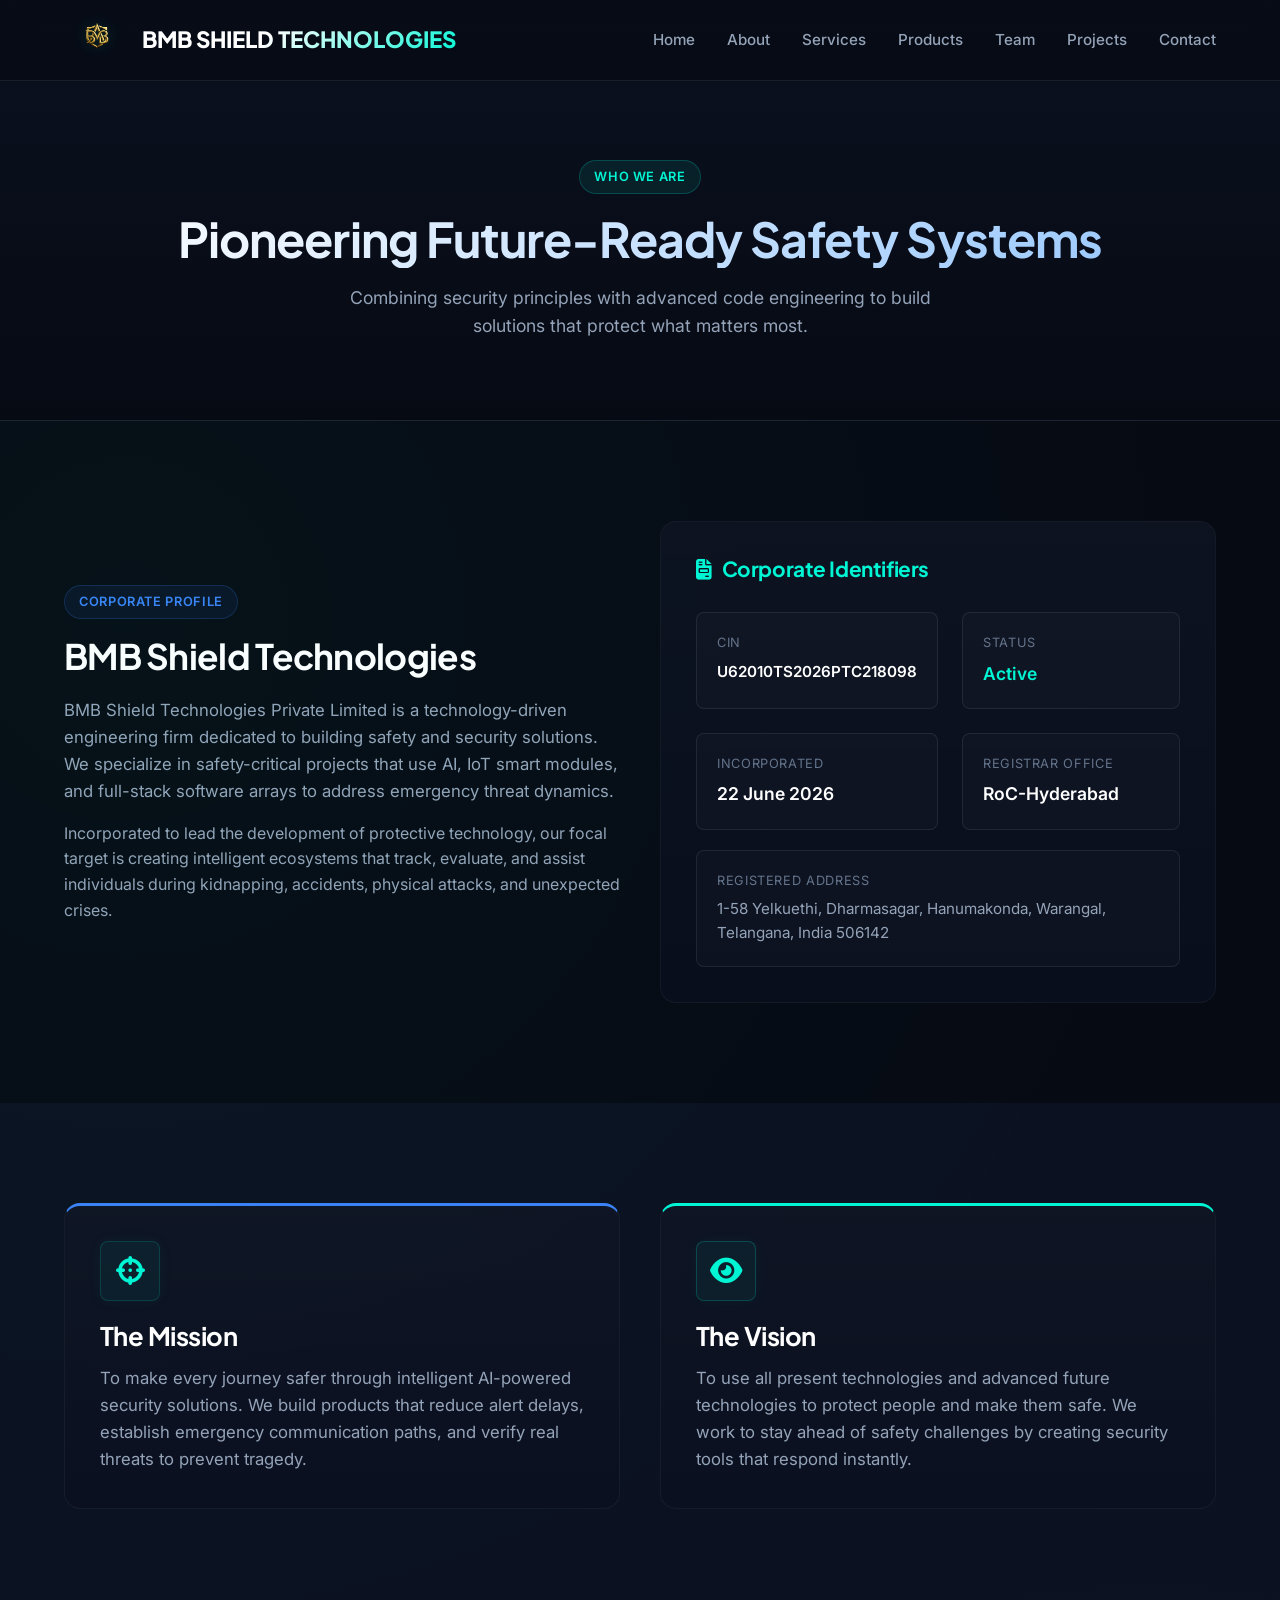
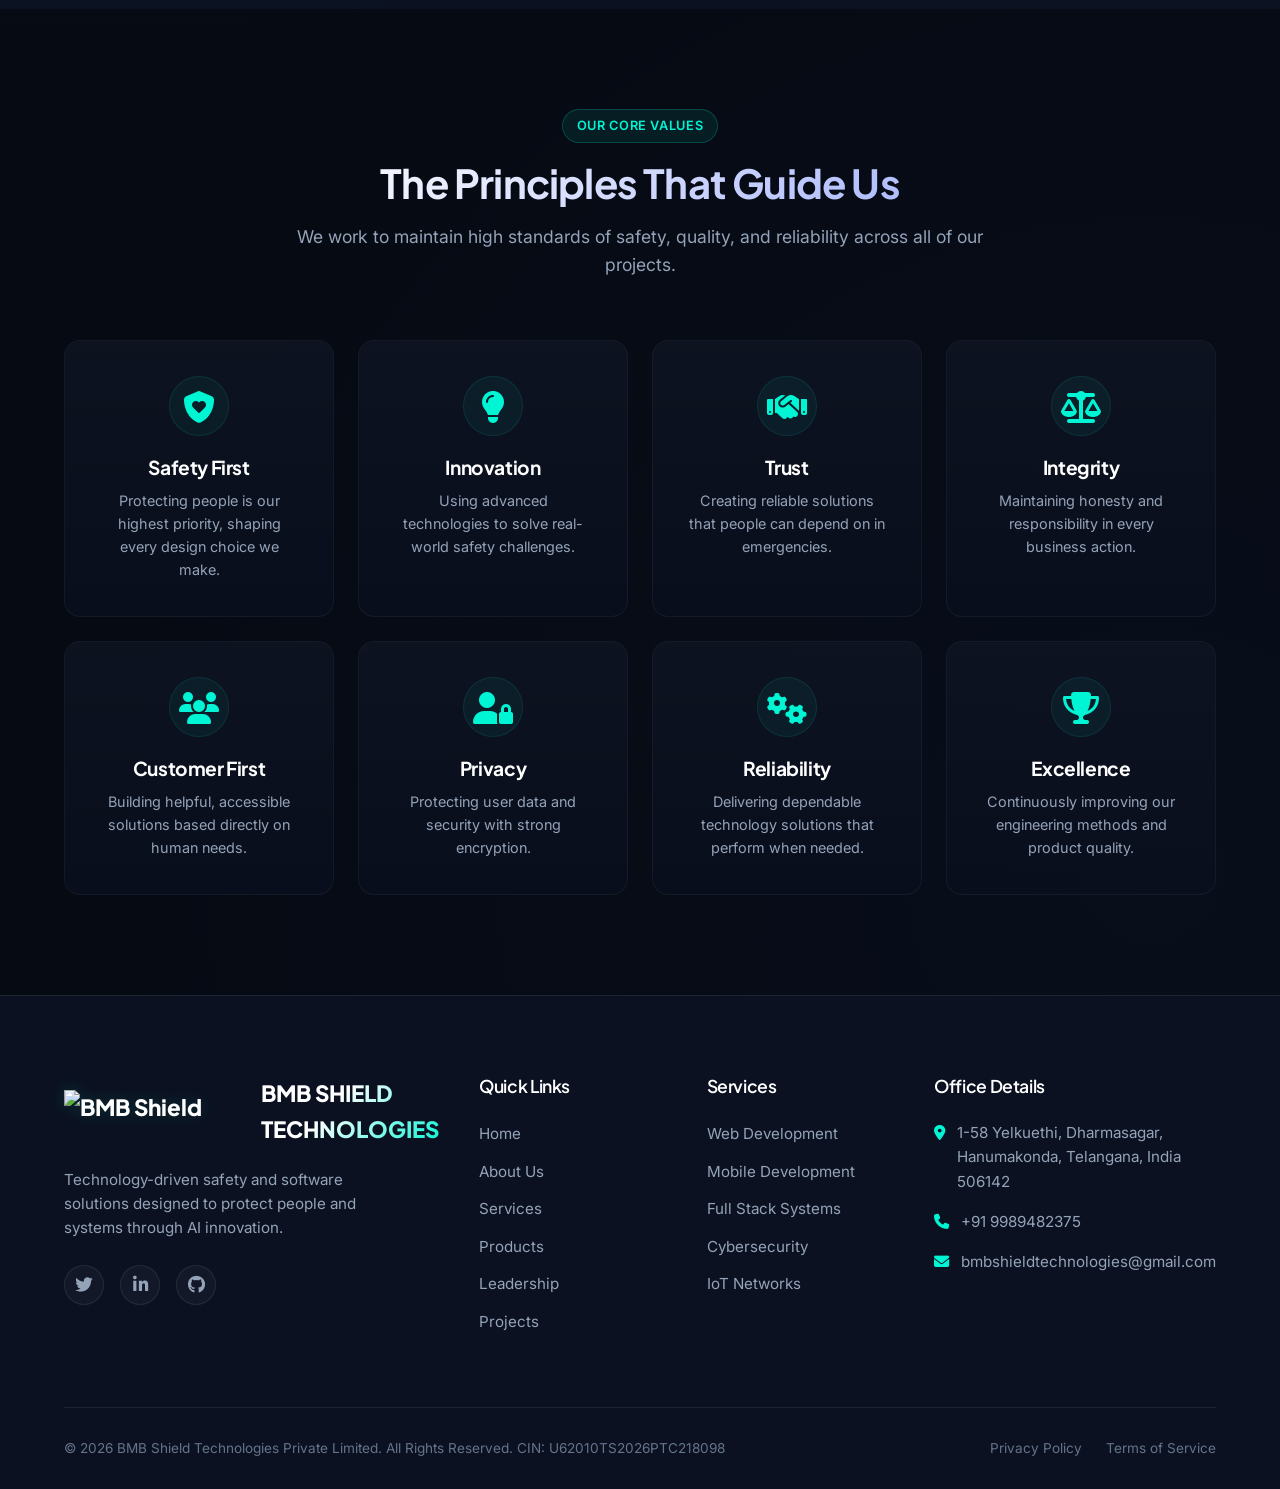
==== commit a6632547: "Update about.html" ====
--- a/about.html
+++ b/about.html
@@ -19,7 +19,7 @@
     <header>
         <div class="container">
             <a href="index.html" class="logo">
-                <img src="images/logo.png" alt="BMB Shield Technologies Logo">
+                <img src="logo.png" alt="BMB Shield Technologies Logo">
                 <span>BMB SHIELD TECHNOLOGIES</span>
             </a>
             <nav class="nav-menu" id="nav-menu">
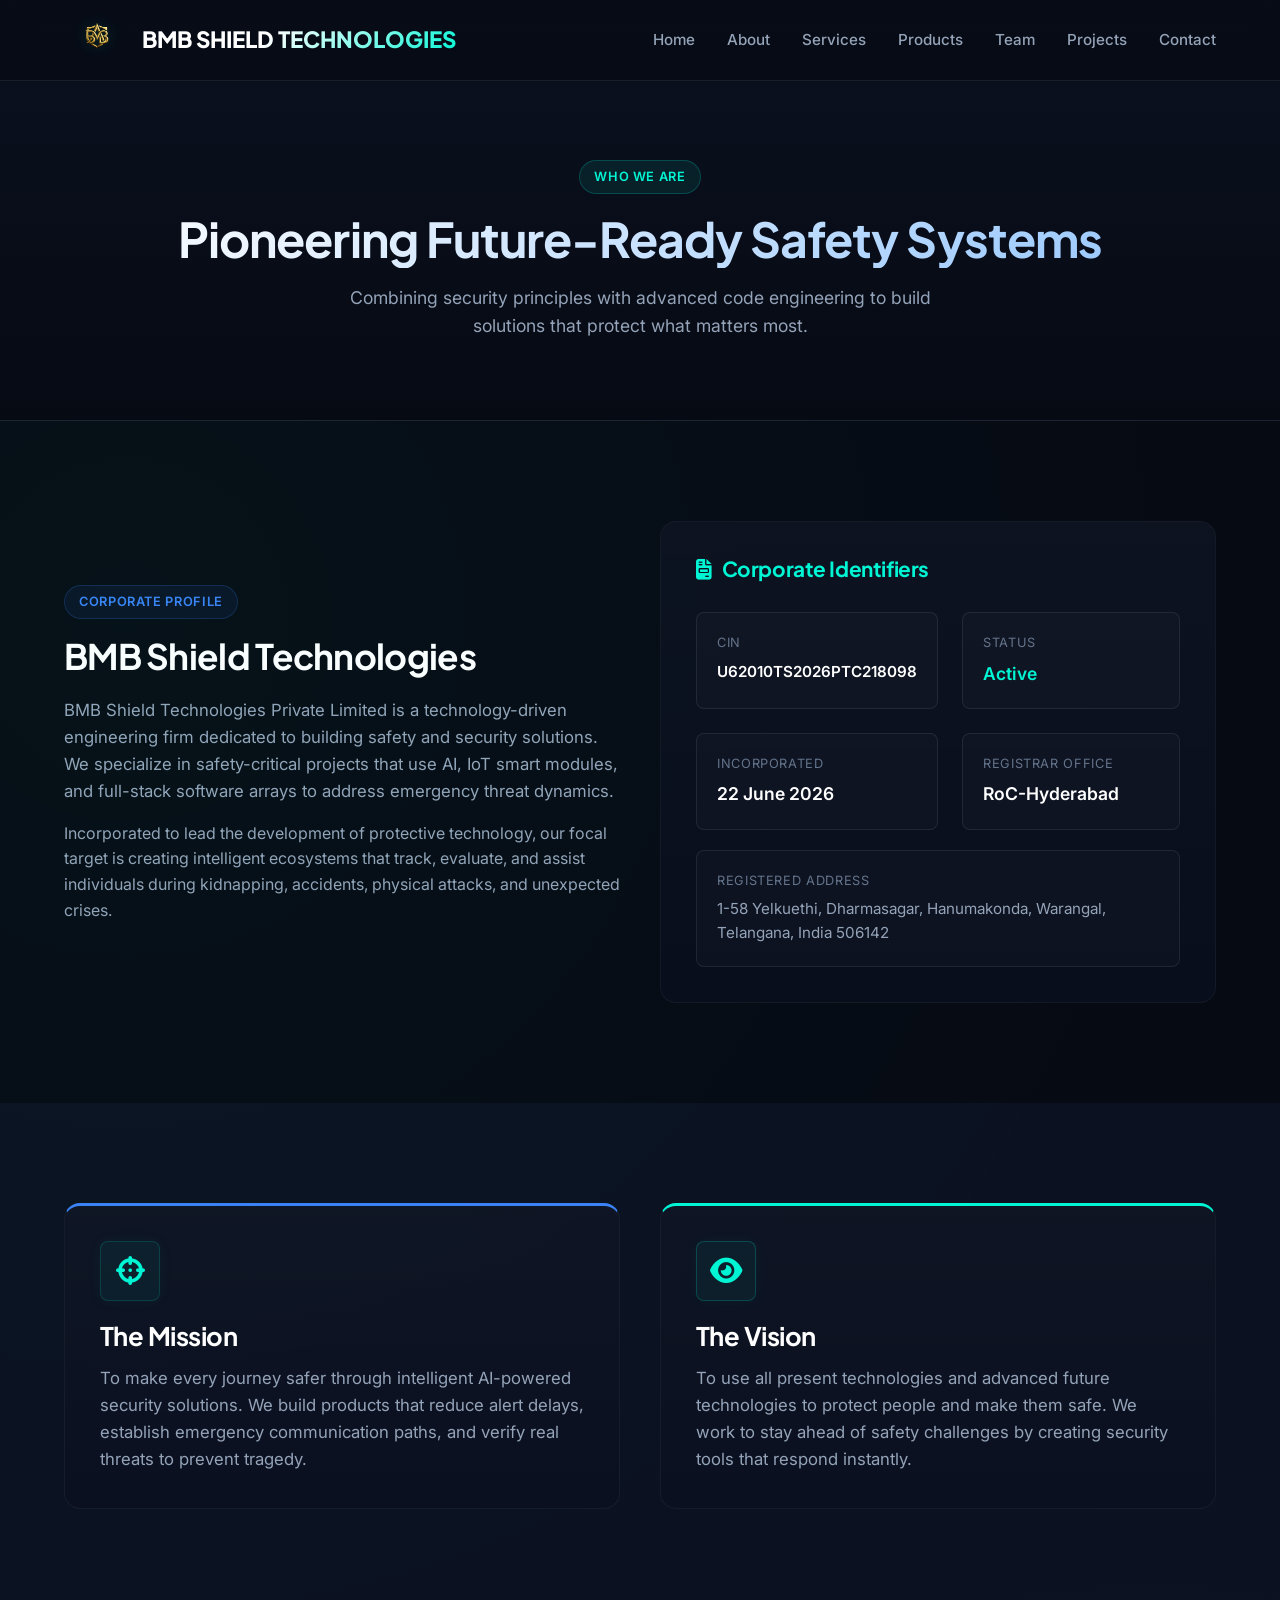
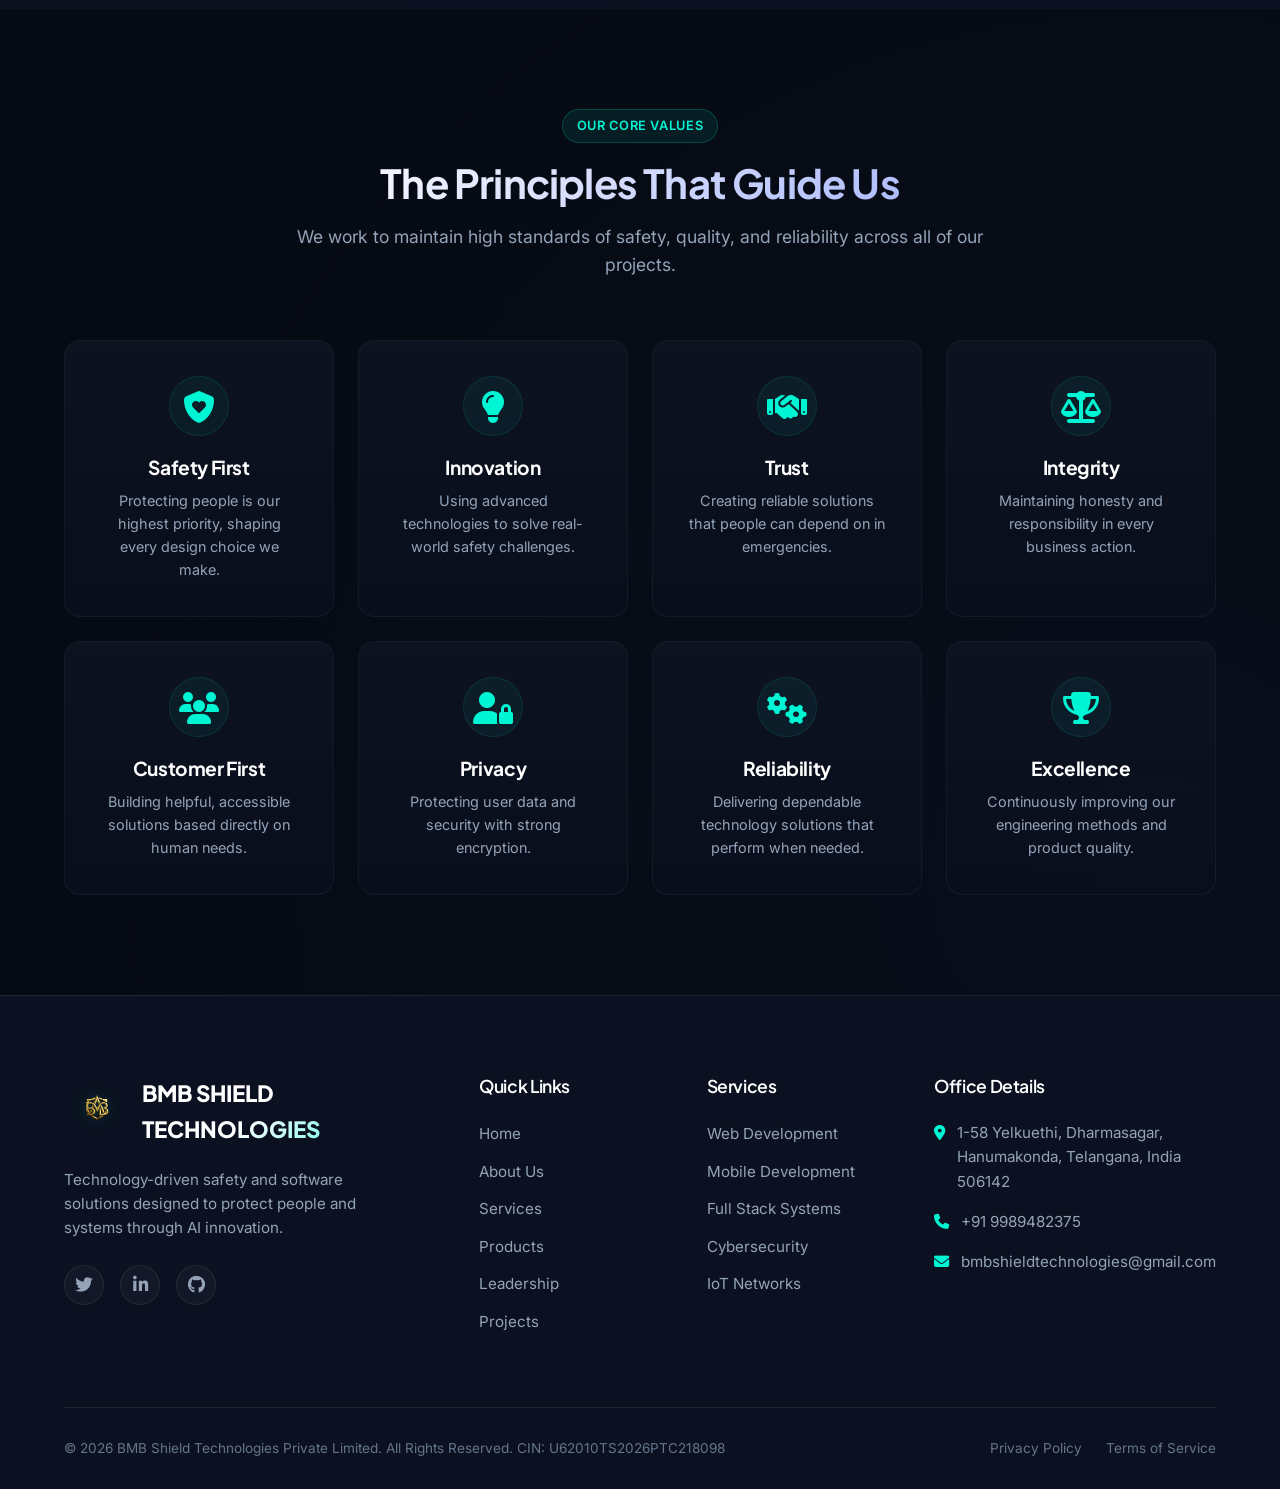
==== commit e281f0bf: "Update about.html" ====
--- a/about.html
+++ b/about.html
@@ -182,7 +182,7 @@
             <div class="footer-grid">
                 <div class="footer-brand">
                     <a href="index.html" class="logo">
-                        <img src="images/logo.png" alt="BMB Shield Technologies Logo">
+                        <img src="logo.png" alt="BMB Shield Technologies Logo">
                         <span>BMB SHIELD TECHNOLOGIES</span>
                     </a>
                     <p>Technology-driven safety and software solutions designed to protect people and systems through AI innovation.</p>
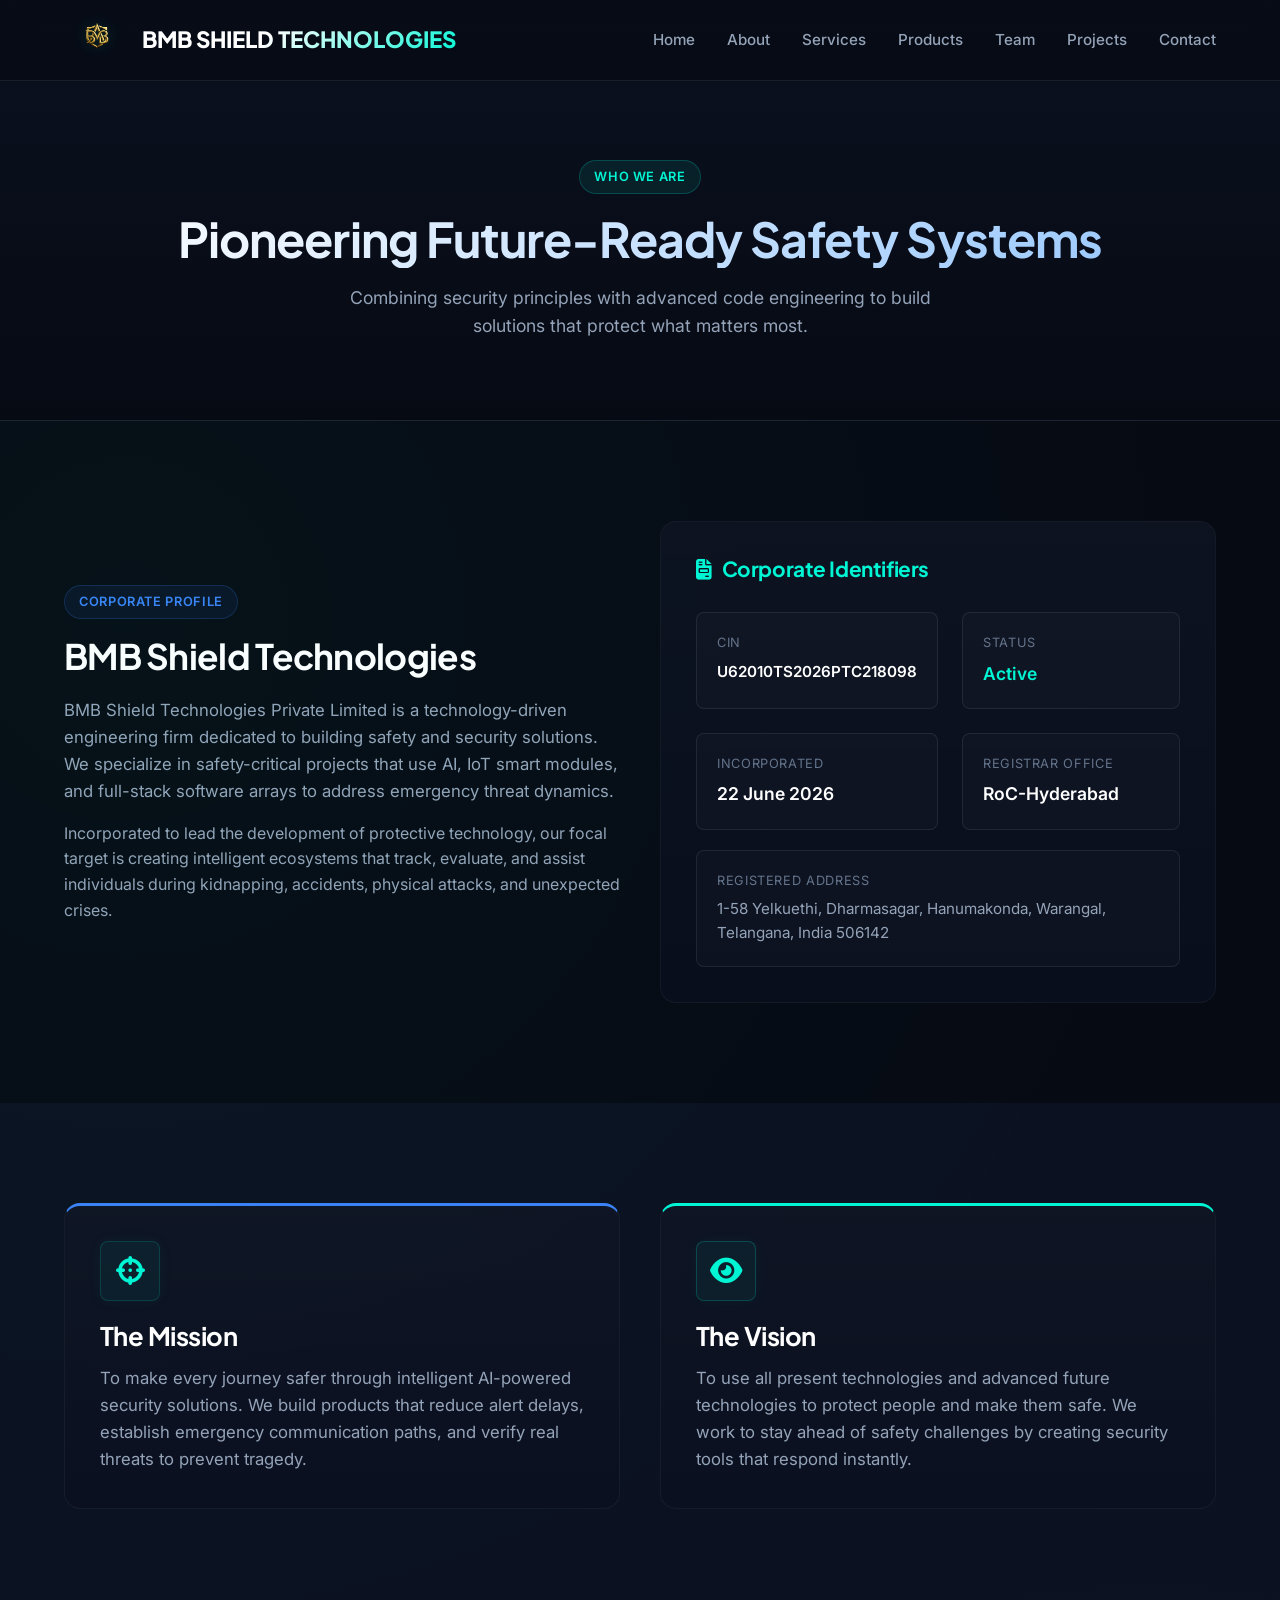
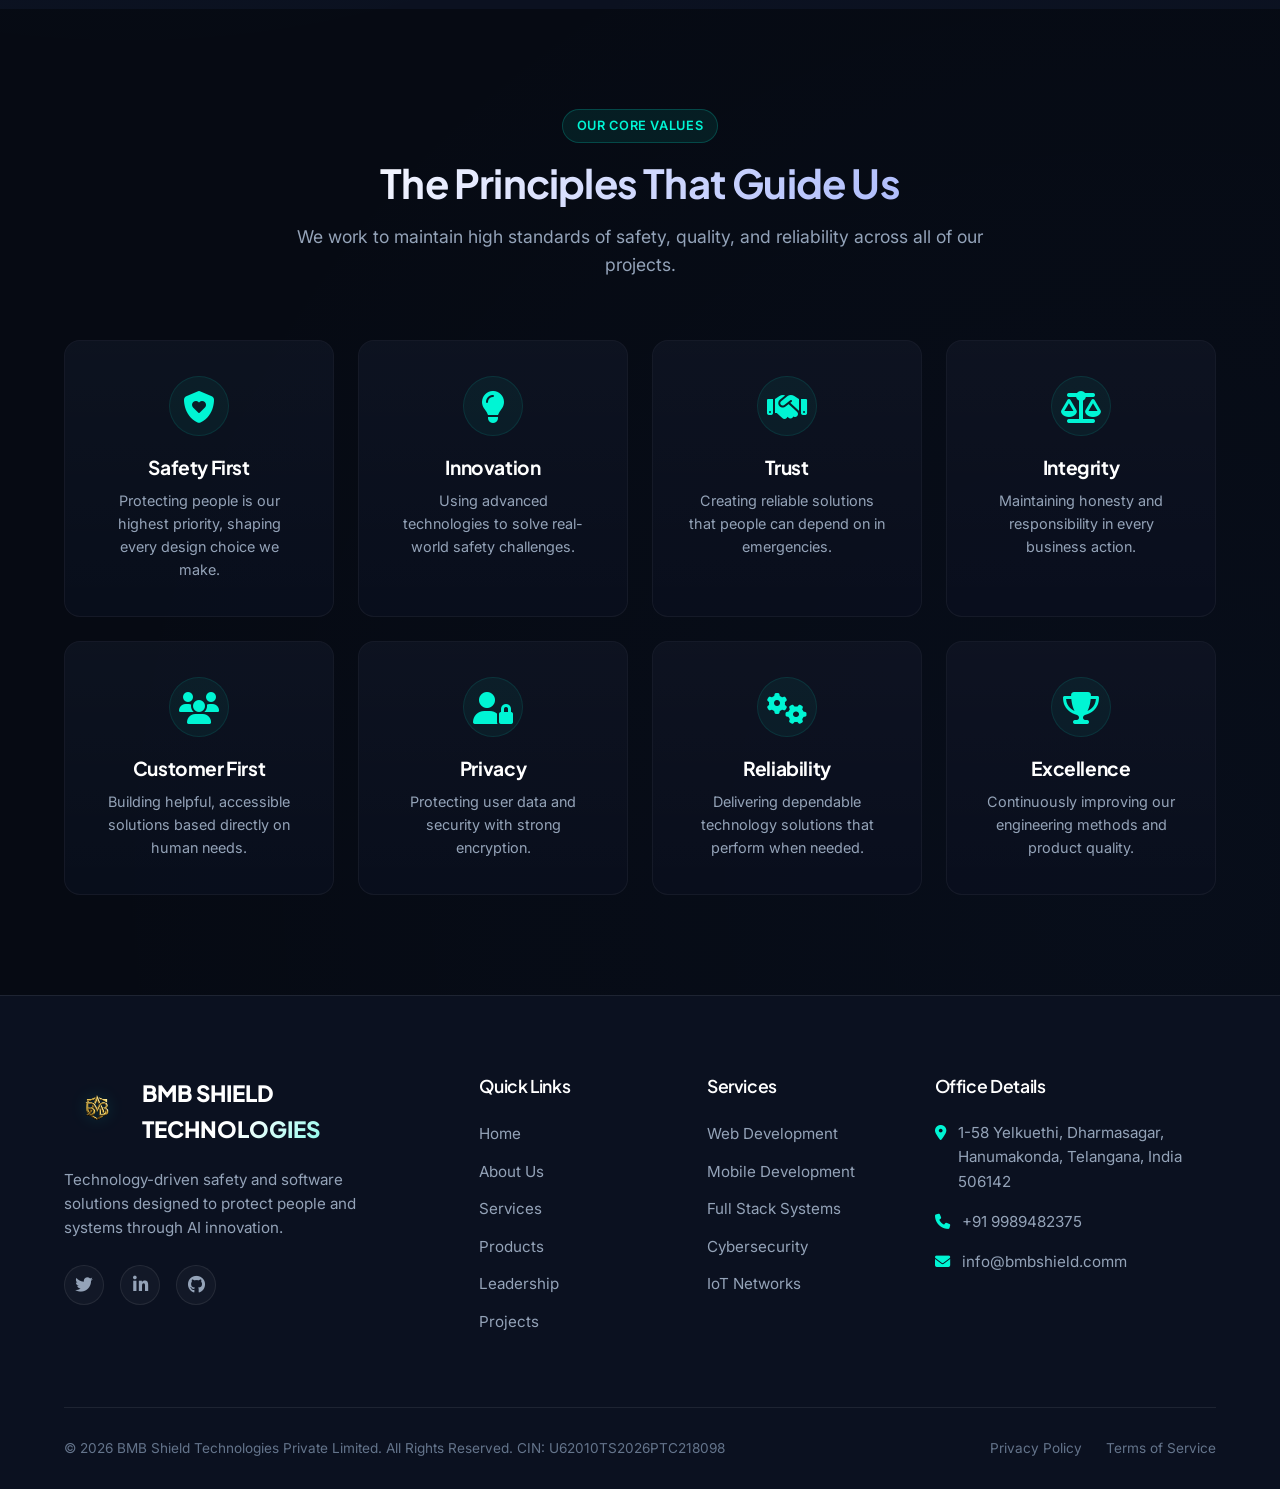
==== commit 394626a7: "Update about.html" ====
--- a/about.html
+++ b/about.html
@@ -5,6 +5,11 @@
     <meta name="viewport" content="width=device-width, initial-scale=1.0">
     <title>About Us | BMB Shield Technologies</title>
     <meta name="description" content="Learn about BMB Shield Technologies, our mission, vision, core values, and corporate details of incorporation.">
+    <link rel="apple-touch-icon" sizes="180x180" href="apple-touch-icon.png">
+<link rel="icon" type="image/png" sizes="32x32" href="favicon-32x32.png">
+<link rel="icon" type="image/png" sizes="16x16" href="favicon-16x16.png">
+<link rel="shortcut icon" href="favicon.ico">
+<link rel="manifest" href="site.webmanifest">
     <!-- Google Fonts -->
     <link rel="preconnect" href="https://fonts.googleapis.com">
     <link rel="preconnect" href="https://fonts.gstatic.com" crossorigin>
@@ -226,7 +231,7 @@
                         </li>
                         <li>
                             <i class="fa-solid fa-envelope"></i>
-                            <span>bmbshieldtechnologies@gmail.com</span>
+                            <span>info@bmbshield.comm</span>
                         </li>
                     </ul>
                 </div>
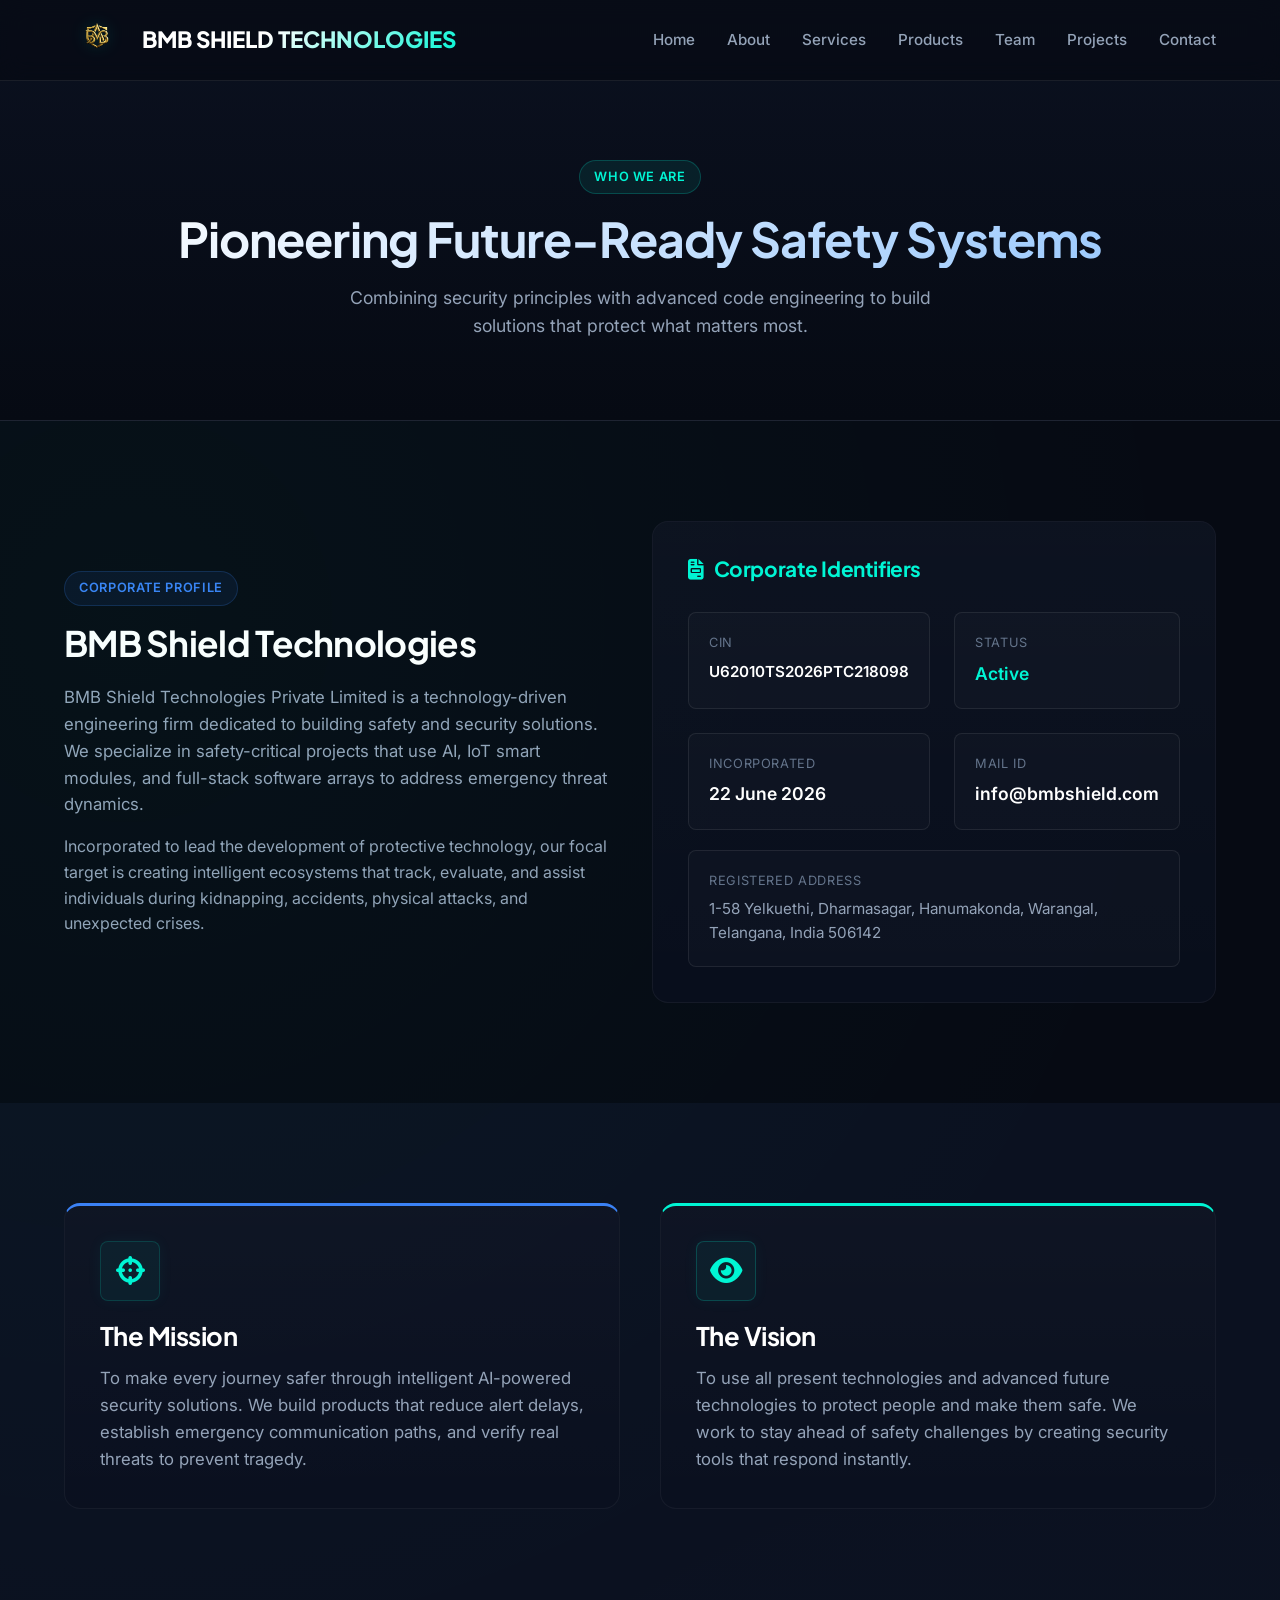
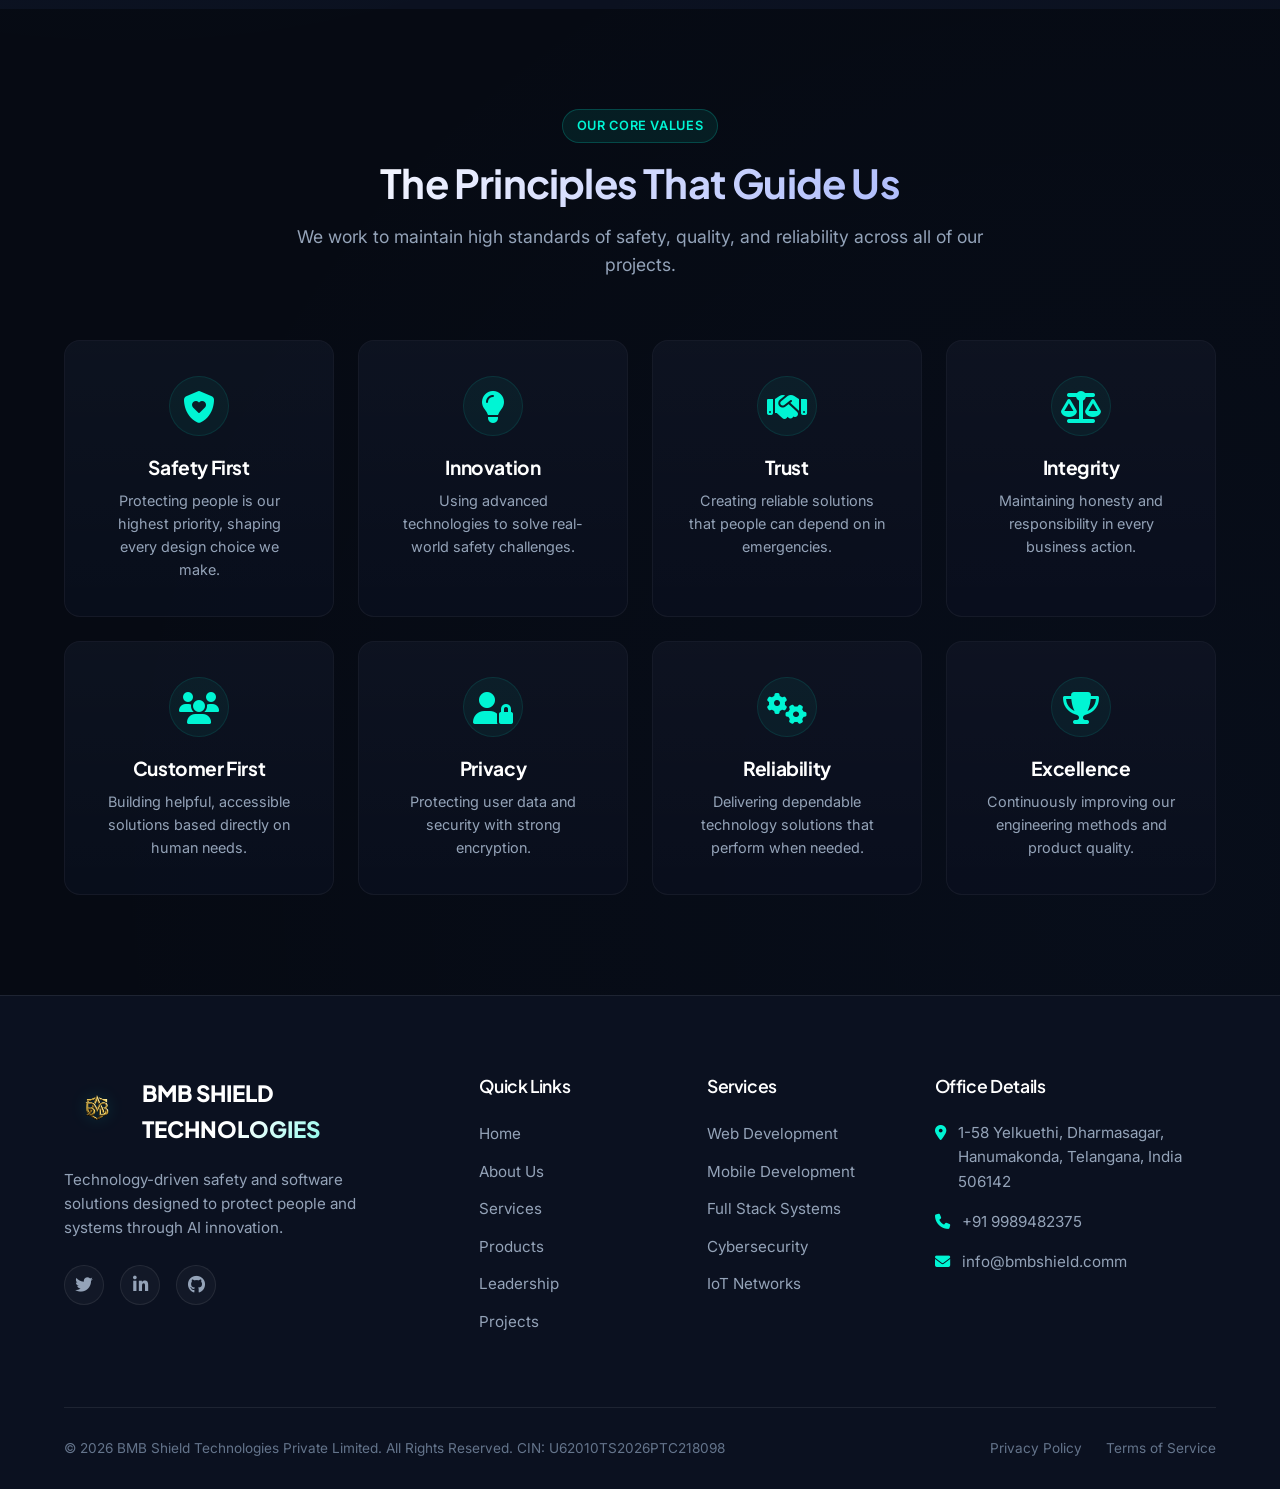
==== commit ba77b39b: "Update about.html" ====
--- a/about.html
+++ b/about.html
@@ -82,8 +82,8 @@
                                 <div class="meta-value">22 June 2026</div>
                             </div>
                             <div class="meta-item">
-                                <div class="meta-label">Registrar Office</div>
-                                <div class="meta-value">RoC-Hyderabad</div>
+                                <div class="meta-label">Mail id</div>
+                                <div class="meta-value">info@bmbshield.com</div>
                             </div>
                         </div>
                         <div class="meta-item" style="margin-top: 20px; width: 100%;">
